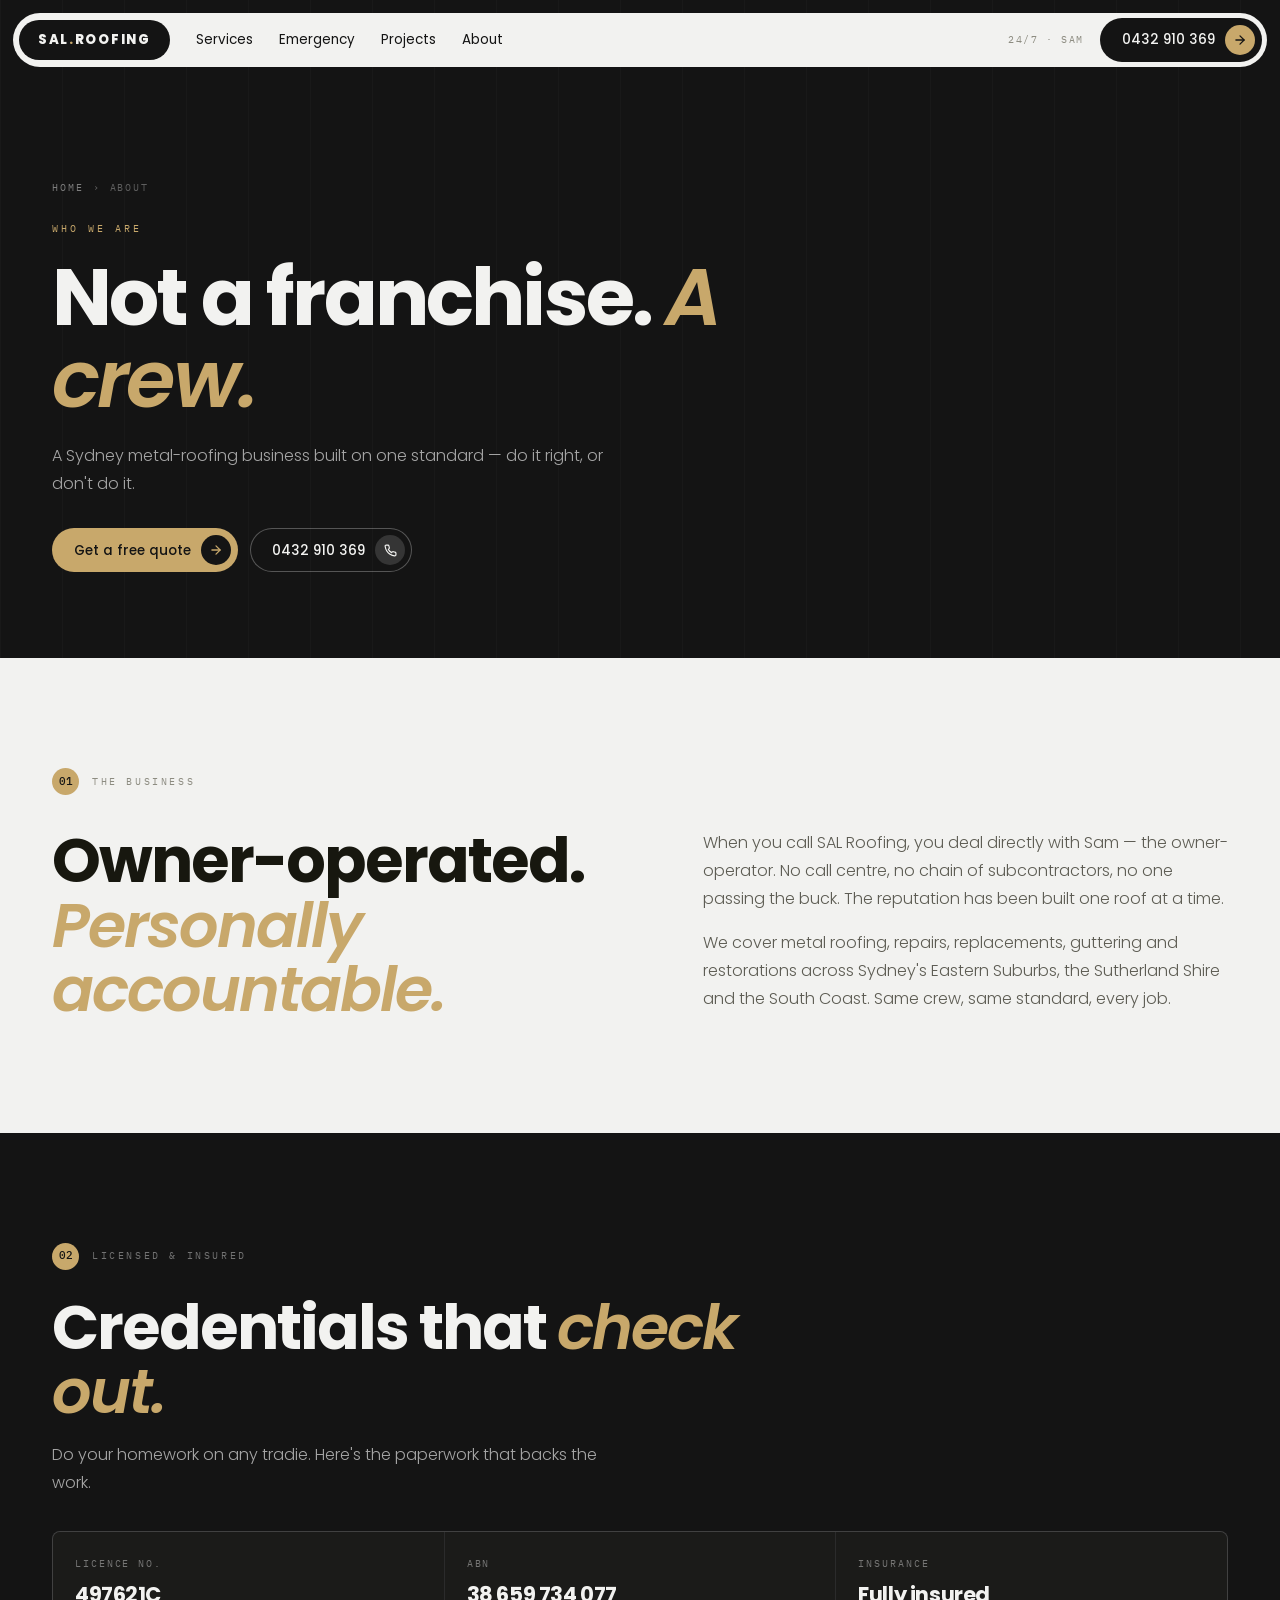
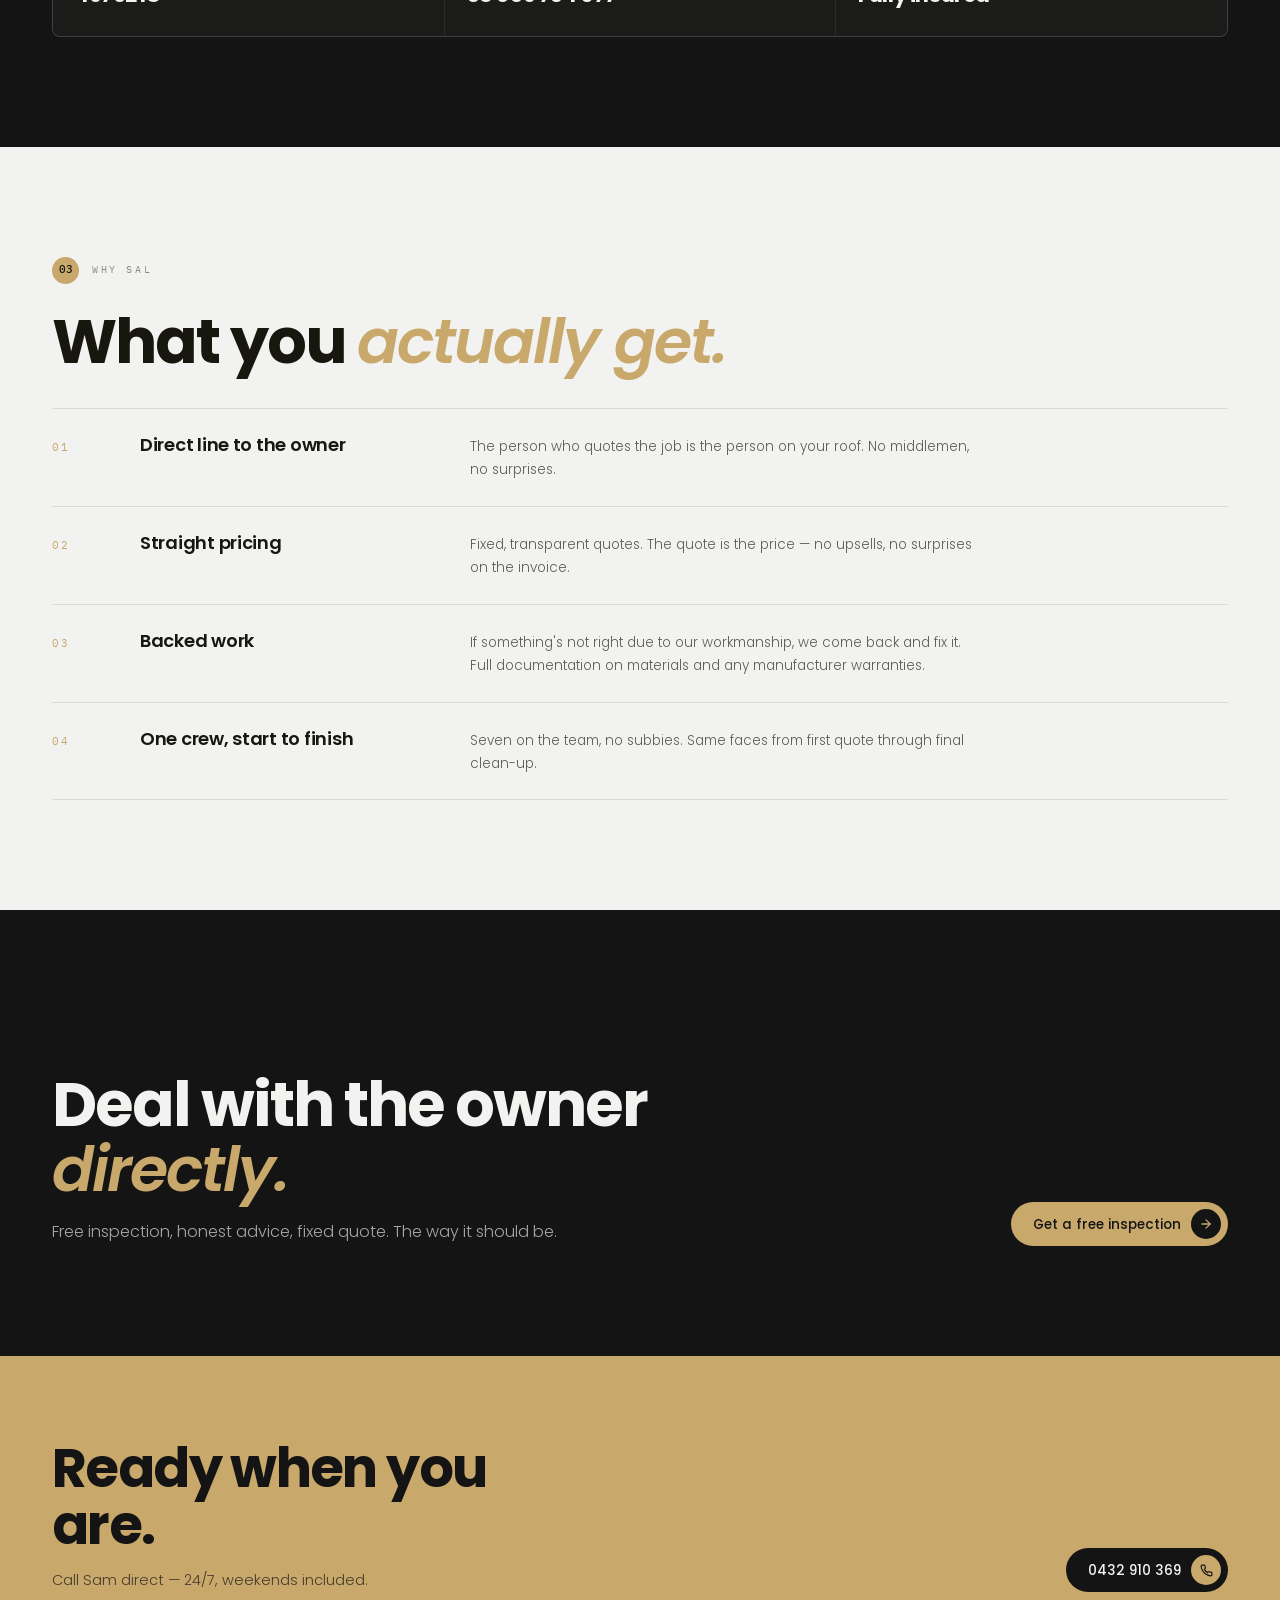
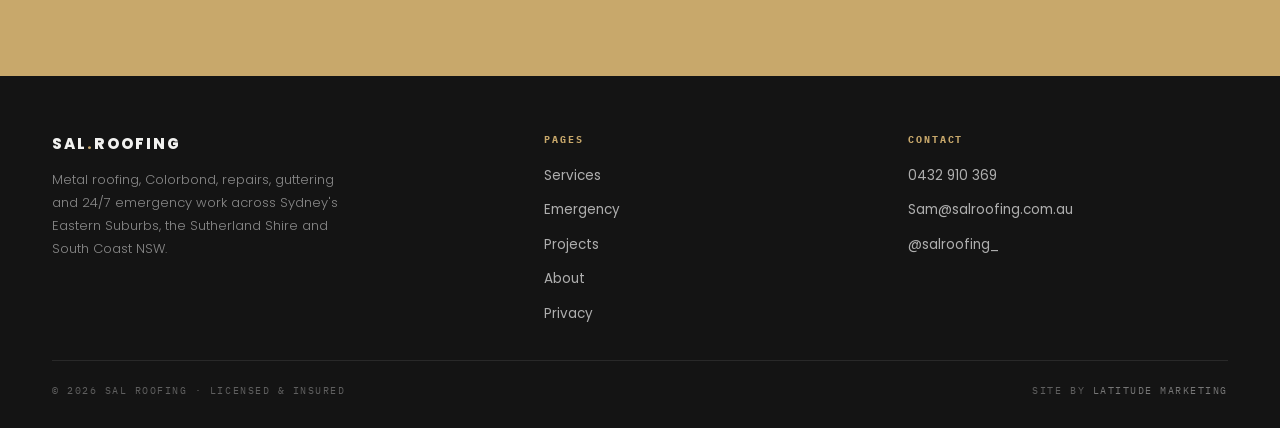
==== about.html @ e1f3be09 "Add Vercel Web Analytics to every page Co-Authored-By: Claude Opus 5.5 <noreply@anthropic.com> Claud" ====
<!DOCTYPE html>
<html lang="en">
<head>
<meta charset="UTF-8">
<meta name="viewport" content="width=device-width, initial-scale=1.0">
<title>About SAL Roofing | Owner-Operated Roofers, Sydney</title>
<meta name="description" content="SAL Roofing is an owner-operated metal roofing business serving Sydney's Eastern Suburbs and Sutherland Shire. Licensed 497621C, fully insured. Call 0432 910 369.">
<link rel="canonical" href="https://www.sal-roofing.com.au/about">
<meta name="theme-color" content="#141414">

<meta property="og:type" content="website">
<meta property="og:site_name" content="SAL Roofing">
<meta property="og:locale" content="en_AU">
<meta property="og:url" content="https://www.sal-roofing.com.au/about">
<meta property="og:title" content="About SAL Roofing | Owner-Operated Roofers, Sydney">
<meta property="og:description" content="SAL Roofing is an owner-operated metal roofing business serving Sydney's Eastern Suburbs and Sutherland Shire. Licensed 497621C, fully insured. Call 0432 910 369.">
<meta property="og:image" content="https://raw.githubusercontent.com/lukemcgrath12-source/salroofing-website/main/sal-roofing-share.png">
<meta name="twitter:card" content="summary_large_image">
<meta name="twitter:title" content="About SAL Roofing | Owner-Operated Roofers, Sydney">
<meta name="twitter:description" content="SAL Roofing is an owner-operated metal roofing business serving Sydney's Eastern Suburbs and Sutherland Shire. Licensed 497621C, fully insured. Call 0432 910 369.">
<meta name="twitter:image" content="https://raw.githubusercontent.com/lukemcgrath12-source/salroofing-website/main/sal-roofing-share.png">

<link rel="icon" type="image/svg+xml" href="data:image/svg+xml,%3Csvg xmlns='http://www.w3.org/2000/svg' viewBox='0 0 100 100'%3E%3Crect width='100' height='100' rx='18' fill='%23141414'/%3E%3Ctext x='50' y='67' font-family='Poppins,Arial,sans-serif' font-size='44' font-weight='700' fill='%23C8A86B' text-anchor='middle'%3ESAL%3C/text%3E%3C/svg%3E">

<link rel="preconnect" href="https://fonts.googleapis.com">
<link rel="preconnect" href="https://fonts.gstatic.com" crossorigin>
<link href="https://fonts.googleapis.com/css2?family=Poppins:ital,wght@0,300;0,400;0,500;0,600;0,700;0,800;1,600;1,700&family=IBM+Plex+Mono:wght@400;500&display=swap" rel="stylesheet">
<style>
*{margin:0;padding:0;box-sizing:border-box}
:root{
  --char:#141414;--char-2:#1B1B19;--char-3:#242422;--char-4:#33322E;
  --gold:#C8A86B;--gold-dk:#AB8B4E;--gold-soft:rgba(200,168,107,.16);
  --cream:#F2F2F0;--cream-2:#E9E8E3;--line:#DCDAD2;--white:#fff;
  --text:#17170F;--text-mid:#5D5C53;--text-faint:#8D8C81;
  --mono:'IBM Plex Mono',ui-monospace,monospace;
  --sans:'Poppins',-apple-system,BlinkMacSystemFont,sans-serif;
  --ease:cubic-bezier(.25,.1,.25,1);
  --ease-out:cubic-bezier(.22,1,.36,1);
}
html{scroll-behavior:smooth;-webkit-text-size-adjust:100%}
body{font-family:var(--sans);color:var(--text);line-height:1.6;background:var(--cream);-webkit-font-smoothing:antialiased;overflow-x:hidden}
img,video{display:block;max-width:100%}
a{text-decoration:none;color:inherit}
::selection{background:var(--gold);color:var(--char)}
a:focus-visible,button:focus-visible{outline:2px solid var(--gold);outline-offset:3px;border-radius:2px}
.wrap{max-width:1400px;margin:0 auto}
.px{padding-left:20px;padding-right:20px}
@media(min-width:640px){.px{padding-left:34px;padding-right:34px}}
@media(min-width:1024px){.px{padding-left:52px;padding-right:52px}}

/* ---------- UTILITY TYPE ---------- */
.mono{font-family:var(--mono);font-size:10px;letter-spacing:.26em;text-transform:uppercase}
.eyebrow{font-family:var(--mono);font-size:10px;letter-spacing:.3em;text-transform:uppercase;color:var(--gold)}

/* ---------- SIGNATURE: PITCH RULE ---------- */
/* A gold hairline set at roof pitch (22.5°) — the page's recurring mark */
.pitch{position:relative;height:1px;background:var(--line);overflow:visible}
.pitch::after{content:'';position:absolute;left:0;top:0;width:74px;height:1px;background:var(--gold);transform-origin:left center;transform:rotate(-22.5deg)}
.pitch-dark{background:rgba(255,255,255,.09)}
.pitch-dark::after{background:var(--gold)}

/* ---------- HOLD SCREEN ---------- */
.hold{position:fixed;inset:0;background:var(--char);z-index:9999;display:flex;align-items:center;justify-content:center;transition:transform .8s cubic-bezier(.76,0,.24,1),visibility .8s}
.hold.exit{transform:translateY(-101%);visibility:hidden;pointer-events:none}
.hold-stack{display:flex;flex-direction:column;align-items:center;gap:22px}
.hold-mask{overflow:hidden;padding:4px 0}
.hold-word{display:block;font-weight:800;font-size:24px;letter-spacing:.14em;color:var(--cream);transform:translateY(115%);animation:hRise .8s var(--ease-out) .15s forwards}
.hold-word em{font-style:normal;color:var(--gold)}
.hold-track{width:190px;height:1px;background:rgba(255,255,255,.13);position:relative;overflow:hidden}
.hold-fill{position:absolute;inset:0 auto 0 0;width:0;background:var(--gold);animation:hFill .85s var(--ease-out) .5s forwards}
.hold-status{font-family:var(--mono);font-size:9px;letter-spacing:.5em;text-transform:uppercase;color:rgba(255,255,255,.3);opacity:0;animation:hFade .8s ease .65s forwards}
@keyframes hRise{to{transform:translateY(0)}}
@keyframes hFill{to{width:100%}}
@keyframes hFade{to{opacity:1}}

/* ---------- ROLL BUTTON ---------- */
.btn{display:inline-flex;align-items:center;gap:10px;border:none;cursor:pointer;border-radius:999px;padding:7px 7px 7px 22px;font-family:var(--sans);font-size:13.5px;font-weight:500;transition:background .45s var(--ease),color .45s var(--ease)}
.btn .roll{display:block;overflow:hidden;height:20px}
.btn .roll i{display:flex;flex-direction:column;font-style:normal;transition:transform .5s var(--ease)}
.btn .roll b{height:20px;display:flex;align-items:center;font-weight:500;white-space:nowrap}
.btn:hover .roll i{transform:translateY(-50%)}
.btn .circ{width:30px;height:30px;border-radius:999px;display:flex;align-items:center;justify-content:center;flex-shrink:0;transition:transform .5s var(--ease)}
.btn:hover .circ{transform:rotate(-45deg)}
.btn-gold{background:var(--gold);color:var(--char)}
.btn-gold:hover{background:var(--gold-dk)}
.btn-gold .circ{background:var(--char)}
.btn-gold .circ svg{stroke:var(--gold)}
.btn-dark{background:var(--char);color:var(--cream)}
.btn-dark:hover{background:var(--char-3)}
.btn-dark .circ{background:var(--gold)}
.btn-dark .circ svg{stroke:var(--char)}
.btn-ghost{background:transparent;color:var(--cream);box-shadow:inset 0 0 0 1px rgba(255,255,255,.28)}
.btn-ghost:hover{background:rgba(255,255,255,.08)}
.btn-ghost .circ{background:rgba(255,255,255,.14)}
.btn-ghost .circ svg{stroke:var(--cream)}

/* ---------- NAV ---------- */
.navwrap{position:fixed;top:0;left:0;right:0;z-index:120;padding:9px;transition:transform .45s var(--ease)}
.navwrap.hide{transform:translateY(-120%)}
@media(min-width:640px){.navwrap{padding:13px}}
.navbar{max-width:1400px;margin:0 auto;background:var(--cream);border-radius:999px;padding:5px 5px 5px 6px;display:flex;align-items:center;justify-content:space-between;transition:box-shadow .35s}
.navwrap.scrolled .navbar{box-shadow:0 6px 30px rgba(20,20,20,.16)}
.nav-left{display:flex;align-items:center;gap:26px}
.nav-chip{background:var(--char);border-radius:999px;padding:10px 19px;display:flex;align-items:center}
.nav-word{font-weight:800;font-size:13px;letter-spacing:.13em;color:var(--cream);white-space:nowrap}
.nav-word em{font-style:normal;color:var(--gold)}
.nav-links{display:none;align-items:center;gap:26px}
@media(min-width:900px){.nav-links{display:flex}}
.nav-links a{font-size:13.5px;color:var(--char);transition:color .3s;position:relative}
.nav-links a::after{content:'';position:absolute;left:0;bottom:-4px;width:0;height:1px;background:var(--gold);transition:width .35s var(--ease)}
.nav-links a:hover::after{width:100%}
.nav-right{display:none;align-items:center;gap:16px}
@media(min-width:900px){.nav-right{display:flex}}
.nav-note{font-family:var(--mono);font-size:10px;letter-spacing:.16em;text-transform:uppercase;color:var(--text-faint)}
.menu-btn{display:inline-flex;align-items:center;gap:9px;background:var(--char);color:var(--cream);border:none;border-radius:999px;padding:11px 18px;font-family:var(--sans);font-size:12.5px;font-weight:500;cursor:pointer}
@media(min-width:900px){.menu-btn{display:none}}
.menu-btn span{display:block;width:14px;height:1px;background:var(--gold);position:relative}
.menu-btn span::before,.menu-btn span::after{content:'';position:absolute;left:0;width:14px;height:1px;background:var(--gold)}
.menu-btn span::before{top:-4px}.menu-btn span::after{top:4px}

/* ---------- MOBILE SHEET ---------- */
.sheet-layer{position:fixed;inset:0;z-index:200;pointer-events:none}
.sheet-layer.open{pointer-events:auto}
.sheet-bd{position:absolute;inset:0;background:rgba(0,0,0,.62);opacity:0;transition:opacity .45s}
.sheet-layer.open .sheet-bd{opacity:1}
.sheet{position:absolute;top:0;right:0;bottom:0;width:min(88vw,380px);background:var(--char);transform:translateX(101%);transition:transform .55s cubic-bezier(.32,.72,0,1);display:flex;flex-direction:column;padding:26px 24px 30px}
.sheet-layer.open .sheet{transform:translateX(0)}
.sheet-top{display:flex;justify-content:space-between;align-items:center;margin-bottom:38px}
.sheet-close{background:none;border:none;color:var(--cream);font-size:26px;cursor:pointer;line-height:1;padding:4px 8px}
.sheet-nav{display:flex;flex-direction:column;gap:2px;flex:1}
.sheet-nav a{font-size:27px;font-weight:600;color:var(--cream);padding:13px 0;border-bottom:1px solid rgba(255,255,255,.08);display:flex;justify-content:space-between;align-items:center}
.sheet-nav a i{font-style:normal;font-family:var(--mono);font-size:10px;color:var(--gold);letter-spacing:.2em}
.sheet-foot{margin-top:26px;display:flex;flex-direction:column;gap:12px}
.sheet-foot .btn{justify-content:space-between;width:100%}

/* ---------- HERO ---------- */
.hero{position:relative;min-height:100svh;display:flex;flex-direction:column;justify-content:flex-end;overflow:hidden;background:var(--char)}
.hero-video{position:absolute;inset:0;width:100%;height:100%;object-fit:cover;z-index:0}
.hero-shade{position:absolute;inset:0;z-index:1;background:linear-gradient(180deg,rgba(20,20,20,.72) 0%,rgba(20,20,20,.32) 34%,rgba(20,20,20,.55) 68%,rgba(20,20,20,.95) 100%)}
/* standing-seam ribbing — the material, as texture */
.hero-seam{position:absolute;inset:0;z-index:2;pointer-events:none;opacity:.5;
  background:repeating-linear-gradient(90deg,rgba(255,255,255,.045) 0 1px,transparent 1px 62px)}
.hero-inner{position:relative;z-index:3;width:100%;padding-bottom:54px;padding-top:130px}
.hero-label{font-family:var(--mono);font-size:10px;letter-spacing:.34em;text-transform:uppercase;color:var(--gold);margin-bottom:24px;opacity:0;animation:up .9s var(--ease-out) .1s forwards}
.hero h1{font-size:clamp(42px,8.4vw,104px);font-weight:700;line-height:.98;letter-spacing:-.035em;color:var(--cream);max-width:16ch;margin-bottom:30px}
.hero h1 .ln{display:block;overflow:hidden}
.hero h1 .ln>span{display:block;transform:translateY(110%);animation:lnUp .95s var(--ease-out) forwards}
.hero h1 .ln:nth-child(1)>span{animation-delay:.16s}
.hero h1 .ln:nth-child(2)>span{animation-delay:.26s}
.hero h1 .ln:nth-child(3)>span{animation-delay:.36s}
.hero h1 em{font-style:italic;font-weight:600;color:var(--gold)}
.hero-cta{display:flex;flex-wrap:wrap;align-items:center;gap:13px;opacity:0;animation:up .9s var(--ease-out) .52s forwards}
.hero-badge{display:inline-flex;align-items:center;gap:9px;background:rgba(255,255,255,.08);backdrop-filter:blur(8px);border:1px solid rgba(255,255,255,.14);border-radius:999px;padding:9px 15px}
.hero-badge b{font-size:12px;font-weight:500;color:var(--cream)}
.hero-badge i{font-style:normal;font-family:var(--mono);font-size:9px;letter-spacing:.18em;color:var(--char);background:var(--gold);border-radius:999px;padding:3px 8px}
@keyframes up{from{opacity:0;transform:translateY(16px)}to{opacity:1;transform:translateY(0)}}
@keyframes lnUp{to{transform:translateY(0)}}

/* ---------- LEDGER ---------- */
.ledger{background:var(--char-2);border-top:1px solid rgba(255,255,255,.07)}
.ledger-in{display:grid;grid-template-columns:repeat(2,1fr);gap:1px;background:rgba(255,255,255,.07)}
@media(min-width:860px){.ledger-in{grid-template-columns:repeat(4,1fr)}}
.lcell{background:var(--char-2);padding:26px 22px 24px;display:flex;flex-direction:column;gap:7px}
@media(min-width:640px){.lcell{padding:32px 30px 30px}}
.lnum{font-size:34px;font-weight:700;letter-spacing:-.03em;color:var(--gold);line-height:1}
.llab{font-family:var(--mono);font-size:9.5px;letter-spacing:.18em;text-transform:uppercase;color:rgba(255,255,255,.42);line-height:1.6}

/* ---------- SECTION SHELL ---------- */
.sec{padding:78px 0}
@media(min-width:768px){.sec{padding:110px 0}}
.sec-dark{background:var(--char);color:var(--cream)}
.sec-cream2{background:var(--cream-2)}
.badge-row{display:flex;align-items:center;gap:13px;margin-bottom:26px}
.badge-num{width:27px;height:27px;border-radius:999px;background:var(--gold);color:var(--char);font-family:var(--mono);font-size:11px;font-weight:500;display:flex;align-items:center;justify-content:center;flex-shrink:0}
.badge-lab{font-family:var(--mono);font-size:10px;letter-spacing:.26em;text-transform:uppercase;color:var(--text-faint)}
.sec-dark .badge-lab{color:rgba(255,255,255,.4)}
h2.big{font-size:clamp(32px,5.6vw,62px);font-weight:700;line-height:1.04;letter-spacing:-.032em;max-width:17ch}
h2.big em{font-style:italic;font-weight:600;color:var(--gold)}
.lead{font-size:16px;line-height:1.75;color:var(--text-mid);max-width:58ch;font-weight:300}
.sec-dark .lead{color:rgba(255,255,255,.62)}

/* ---------- ABOUT ---------- */
.about-grid{display:grid;gap:44px;margin-top:34px}
@media(min-width:960px){.about-grid{grid-template-columns:1.05fr .95fr;gap:70px;align-items:start}}
.pillars{display:flex;flex-direction:column;margin-top:34px}
.pillar{padding:22px 0;border-top:1px solid var(--line);display:grid;grid-template-columns:auto 1fr;gap:16px;align-items:start}
.pillar:last-child{border-bottom:1px solid var(--line)}
.pillar-k{font-family:var(--mono);font-size:10px;color:var(--gold);letter-spacing:.2em;padding-top:4px}
.pillar h4{font-size:16px;font-weight:600;margin-bottom:4px}
.pillar p{font-size:13.5px;color:var(--text-mid);font-weight:300;line-height:1.65}

/* ---------- SERVICES ---------- */
.svc{display:flex;flex-direction:column;margin-top:38px;border-top:1px solid rgba(255,255,255,.1)}
.svc-row{display:grid;grid-template-columns:auto 1fr;gap:18px;padding:26px 0;border-bottom:1px solid rgba(255,255,255,.1);align-items:start;transition:background .4s}
@media(min-width:900px){.svc-row{grid-template-columns:64px 1.1fr 1.4fr 190px;gap:26px;align-items:center;padding:30px 0}}
.svc-row:hover{background:rgba(255,255,255,.025)}
.svc-n{font-family:var(--mono);font-size:11px;color:var(--gold);letter-spacing:.2em;padding-top:4px}
@media(min-width:900px){.svc-n{padding-top:0}}
.svc-t{font-size:22px;font-weight:600;letter-spacing:-.02em;color:var(--cream);line-height:1.2}
@media(min-width:900px){.svc-t{font-size:25px}}
.svc-d{font-size:13.5px;color:rgba(255,255,255,.56);font-weight:300;line-height:1.7;grid-column:1/-1}
@media(min-width:900px){.svc-d{grid-column:auto}}
.svc-img{grid-column:1/-1;margin-top:6px;border-radius:6px;overflow:hidden;aspect-ratio:16/9}
@media(min-width:900px){.svc-img{grid-column:auto;margin-top:0;aspect-ratio:16/10}}
.svc-img img{width:100%;height:100%;object-fit:cover;transition:transform .8s var(--ease)}
.svc-row:hover .svc-img img{transform:scale(1.05)}

/* ---------- CREW ---------- */
.crew{display:grid;grid-template-columns:repeat(2,1fr);gap:14px;margin-top:38px}
@media(min-width:700px){.crew{grid-template-columns:repeat(3,1fr);gap:18px}}
@media(min-width:1080px){.crew{grid-template-columns:repeat(4,1fr)}}
.mate{background:var(--white);border:1px solid var(--line);border-radius:8px;overflow:hidden;display:flex;flex-direction:column}
.mate-img{aspect-ratio:4/5;overflow:hidden;background:var(--cream-2)}
.mate-img img{width:100%;height:100%;object-fit:cover;transition:transform .7s var(--ease)}
.mate:hover .mate-img img{transform:scale(1.04)}
.mate-b{padding:15px 15px 17px}
.mate-r{font-family:var(--mono);font-size:9px;letter-spacing:.2em;text-transform:uppercase;color:var(--gold);margin-bottom:5px}
.mate-n{font-size:15px;font-weight:600;letter-spacing:-.01em}

/* ---------- REVIEWS ---------- */
.rev{display:grid;gap:14px;margin-top:38px}
@media(min-width:760px){.rev{grid-template-columns:repeat(2,1fr);gap:18px}}
@media(min-width:1100px){.rev{grid-template-columns:repeat(3,1fr)}}
.quote{background:var(--white);border:1px solid var(--line);border-radius:8px;padding:26px 24px;display:flex;flex-direction:column;gap:16px}
.quote-mk{font-family:var(--mono);font-size:10px;letter-spacing:.2em;color:var(--gold)}
.quote p{font-size:14px;line-height:1.75;color:var(--text-mid);font-weight:300;flex:1}
.quote cite{font-style:normal;font-size:12px;font-weight:600;color:var(--text)}
.quote cite span{display:block;font-weight:300;color:var(--text-faint);font-size:11.5px;margin-top:2px}

/* ---------- FAQ ---------- */
.faq{margin-top:34px;border-top:1px solid var(--line)}
.fq{border-bottom:1px solid var(--line)}
.fq-q{width:100%;background:none;border:none;text-align:left;cursor:pointer;padding:22px 44px 22px 0;font-family:var(--sans);font-size:16px;font-weight:500;color:var(--text);position:relative;line-height:1.45}
.fq-q::after{content:'';position:absolute;right:6px;top:50%;width:11px;height:1px;background:var(--gold);transform:translateY(-50%)}
.fq-q::before{content:'';position:absolute;right:11px;top:50%;width:1px;height:11px;background:var(--gold);transform:translateY(-50%);transition:transform .35s var(--ease)}
.fq.open .fq-q::before{transform:translateY(-50%) rotate(90deg)}
.fq-a{max-height:0;overflow:hidden;transition:max-height .45s var(--ease)}
.fq-a p{font-size:14px;line-height:1.75;color:var(--text-mid);font-weight:300;padding-bottom:24px;max-width:64ch}
.fq-a a{color:var(--gold);font-weight:500}

/* ---------- CONTACT / FORM ---------- */
.contact-grid{display:grid;gap:44px;margin-top:36px}
@media(min-width:1000px){.contact-grid{grid-template-columns:.85fr 1.15fr;gap:64px;align-items:start}}
.cinfo{display:flex;flex-direction:column;gap:0}
.crow{padding:20px 0;border-top:1px solid rgba(255,255,255,.11)}
.crow:last-child{border-bottom:1px solid rgba(255,255,255,.11)}
.crow-k{font-family:var(--mono);font-size:9.5px;letter-spacing:.2em;text-transform:uppercase;color:rgba(255,255,255,.4);margin-bottom:7px}
.crow-v{font-size:19px;font-weight:600;color:var(--cream);letter-spacing:-.01em}
.crow-v a:hover{color:var(--gold)}
.crow-s{font-size:13px;color:rgba(255,255,255,.5);font-weight:300;margin-top:5px;line-height:1.6}
.form-card{background:var(--cream);border-radius:10px;padding:28px 24px 30px}
@media(min-width:640px){.form-card{padding:34px 32px 36px}}
.form-head{margin-bottom:22px}
.form-head h3{font-size:22px;font-weight:700;letter-spacing:-.02em;margin-bottom:6px}
.form-head p{font-size:13.5px;color:var(--text-mid);font-weight:300;line-height:1.65}
.fgrid{display:grid;gap:14px}
@media(min-width:600px){.fgrid.two{grid-template-columns:1fr 1fr}}
.field{display:flex;flex-direction:column;gap:6px}
.field label{font-family:var(--mono);font-size:9.5px;letter-spacing:.18em;text-transform:uppercase;color:var(--text-faint)}
.field input,.field select,.field textarea{font-family:var(--sans);font-size:14.5px;color:var(--text);background:var(--white);border:1px solid var(--line);border-radius:6px;padding:12px 14px;transition:border-color .3s,box-shadow .3s;width:100%}
.field textarea{resize:vertical;min-height:104px;line-height:1.6}
.field input:focus,.field select:focus,.field textarea:focus{outline:none;border-color:var(--gold);box-shadow:0 0 0 3px var(--gold-soft)}
.form-actions{margin-top:20px;display:flex;flex-wrap:wrap;align-items:center;gap:14px}
.form-note{font-size:11.5px;color:var(--text-faint);font-weight:300}
#formStatus{display:none;padding:13px 15px;border-radius:6px;font-size:13.5px;margin-top:15px;line-height:1.6}

/* ---------- CTA BAND ---------- */
.band{background:var(--gold);padding:64px 0}
@media(min-width:768px){.band{padding:84px 0}}
.band-in{display:flex;flex-direction:column;gap:26px}
@media(min-width:900px){.band-in{flex-direction:row;justify-content:space-between;align-items:flex-end}}
.band h2{font-size:clamp(30px,5vw,54px);font-weight:700;line-height:1.05;letter-spacing:-.03em;color:var(--char);max-width:15ch}
.band h2 em{font-style:italic;font-weight:600;color:var(--white)}
.band p{font-size:14.5px;color:rgba(20,20,20,.72);font-weight:300;max-width:44ch;margin-top:14px;line-height:1.7}

/* ---------- FOOTER ---------- */
.foot{background:var(--char);color:var(--cream);padding:56px 0 30px}
.foot-top{display:grid;gap:34px;padding-bottom:34px}
@media(min-width:800px){.foot-top{grid-template-columns:1.4fr 1fr 1fr;gap:44px}}
.foot-word{font-weight:800;font-size:15px;letter-spacing:.14em;margin-bottom:13px}
.foot-word em{font-style:normal;color:var(--gold)}
.foot p{font-size:13px;color:rgba(255,255,255,.5);font-weight:300;line-height:1.75;max-width:38ch}
.foot h5{font-family:var(--mono);font-size:9.5px;letter-spacing:.2em;text-transform:uppercase;color:var(--gold);margin-bottom:14px}
.foot ul{list-style:none;display:flex;flex-direction:column;gap:9px}
.foot ul a{font-size:13.5px;color:rgba(255,255,255,.66);transition:color .3s}
.foot ul a:hover{color:var(--gold)}
.foot-btm{padding-top:22px;border-top:1px solid rgba(255,255,255,.09);display:flex;flex-wrap:wrap;gap:12px;justify-content:space-between;align-items:center}
.foot-btm span{font-family:var(--mono);font-size:9.5px;letter-spacing:.16em;text-transform:uppercase;color:rgba(255,255,255,.32)}
.foot-btm a{color:rgba(255,255,255,.42)}
.foot-btm a:hover{color:var(--gold)}

/* ---------- MOBILE CALL BAR ---------- */
.callbar{position:fixed;left:0;right:0;bottom:0;z-index:110;background:var(--char);border-top:1px solid rgba(255,255,255,.1);padding:9px 14px;display:flex;gap:9px;transform:translateY(102%);transition:transform .45s var(--ease)}
.callbar.show{transform:translateY(0)}
@media(min-width:900px){.callbar{display:none}}
.callbar a{flex:1;display:flex;align-items:center;justify-content:center;gap:7px;border-radius:999px;padding:12px;font-size:13px;font-weight:600}
.cb-call{background:var(--gold);color:var(--char)}
.cb-quote{background:rgba(255,255,255,.1);color:var(--cream)}
@media(max-width:899px){body{padding-bottom:0}}

/* ---------- REVEAL ---------- */
.rv{opacity:0;transform:translateY(22px);transition:opacity .85s var(--ease-out),transform .85s var(--ease-out)}
.rv.in{opacity:1;transform:none}
@media(prefers-reduced-motion:reduce){
  *,*::before,*::after{animation-duration:.01ms!important;animation-iteration-count:1!important;transition-duration:.01ms!important;scroll-behavior:auto!important}
  .rv{opacity:1;transform:none}
  .hero h1 .ln>span{transform:none}
  .hero-label,.hero-cta{opacity:1}
}
/* ============================================================
   INNER PAGE COMPONENTS
   ============================================================ */

/* ---------- PAGE HEADER (inner pages) ---------- */
.phead{position:relative;background:var(--char);color:var(--cream);padding:150px 0 66px;overflow:hidden}
@media(min-width:768px){.phead{padding:180px 0 86px}}
.phead-seam{position:absolute;inset:0;pointer-events:none;opacity:.55;
  background:repeating-linear-gradient(90deg,rgba(255,255,255,.04) 0 1px,transparent 1px 62px)}
.phead-in{position:relative;z-index:2}
.phead .eyebrow{margin-bottom:20px;display:block}
.phead h1{font-size:clamp(38px,7vw,80px);font-weight:700;line-height:1.02;letter-spacing:-.035em;max-width:15ch}
.phead h1 em{font-style:italic;font-weight:600;color:var(--gold)}
.phead .lead{margin-top:22px;color:rgba(255,255,255,.62)}
.phead-cta{margin-top:30px;display:flex;flex-wrap:wrap;gap:12px;align-items:center}
.crumb{font-family:var(--mono);font-size:9.5px;letter-spacing:.2em;text-transform:uppercase;color:rgba(255,255,255,.32);margin-bottom:26px;display:flex;gap:9px;align-items:center}
.crumb a{color:rgba(255,255,255,.45)}
.crumb a:hover{color:var(--gold)}

/* ---------- SERVICE DETAIL BLOCKS ---------- */
.sblocks{display:flex;flex-direction:column;gap:0;margin-top:38px}
.sblock{display:grid;gap:22px;padding:38px 0;border-top:1px solid var(--line)}
.sblock:last-child{border-bottom:1px solid var(--line)}
@media(min-width:900px){
  .sblock{grid-template-columns:58px 1fr 1fr;gap:34px;align-items:start;padding:46px 0}
  .sblock.flip .sb-media{order:-1}
}
.sb-n{font-family:var(--mono);font-size:11px;letter-spacing:.2em;color:var(--gold)}
.sb-body h3{font-size:26px;font-weight:600;letter-spacing:-.025em;line-height:1.15;margin-bottom:12px}
@media(min-width:768px){.sb-body h3{font-size:30px}}
.sb-body p{font-size:14.5px;line-height:1.75;color:var(--text-mid);font-weight:300;max-width:52ch}
.sb-list{list-style:none;margin-top:18px;display:flex;flex-direction:column;gap:9px}
.sb-list li{font-size:13.5px;color:var(--text-mid);font-weight:300;padding-left:20px;position:relative;line-height:1.55}
.sb-list li::before{content:'';position:absolute;left:0;top:9px;width:9px;height:1px;background:var(--gold)}
.sb-media{border-radius:8px;overflow:hidden;background:var(--cream-2);aspect-ratio:4/3;display:flex;align-items:center;justify-content:center}
.sb-media img{width:100%;height:100%;object-fit:cover}
.sb-ph{font-family:var(--mono);font-size:10px;letter-spacing:.2em;text-transform:uppercase;color:var(--text-faint);text-align:center;padding:20px}

/* ---------- CREDENTIALS STRIP ---------- */
.creds{display:grid;grid-template-columns:repeat(2,1fr);gap:1px;background:var(--line);border:1px solid var(--line);border-radius:8px;overflow:hidden;margin-top:34px}
@media(min-width:760px){.creds{grid-template-columns:repeat(3,1fr)}}
.cred{background:var(--white);padding:24px 22px;display:flex;flex-direction:column;gap:7px}
.cred-k{font-family:var(--mono);font-size:9.5px;letter-spacing:.2em;text-transform:uppercase;color:var(--text-faint)}
.cred-v{font-size:21px;font-weight:700;letter-spacing:-.02em;color:var(--text)}
.sec-dark .creds{background:rgba(255,255,255,.1);border-color:rgba(255,255,255,.1)}
.sec-dark .cred{background:var(--char-2)}
.sec-dark .cred-k{color:rgba(255,255,255,.4)}
.sec-dark .cred-v{color:var(--cream)}

/* ---------- NUMBERED VALUE ROWS ---------- */
.vrows{margin-top:34px;border-top:1px solid var(--line)}
.vrow{display:grid;grid-template-columns:auto 1fr;gap:16px;padding:24px 0;border-bottom:1px solid var(--line);align-items:start}
@media(min-width:840px){.vrow{grid-template-columns:58px 300px 1fr;gap:30px;align-items:baseline}}
.vrow-n{font-family:var(--mono);font-size:11px;letter-spacing:.2em;color:var(--gold)}
.vrow h4{font-size:18px;font-weight:600;letter-spacing:-.015em;line-height:1.3}
.vrow p{font-size:13.5px;color:var(--text-mid);font-weight:300;line-height:1.7;grid-column:1/-1;max-width:56ch}
@media(min-width:840px){.vrow p{grid-column:auto}}
.sec-dark .vrows,.sec-dark .vrow{border-color:rgba(255,255,255,.1)}
.sec-dark .vrow h4{color:var(--cream)}
.sec-dark .vrow p{color:rgba(255,255,255,.56)}

/* ---------- PROCESS TRACK ---------- */
.track{display:grid;gap:1px;background:var(--line);border:1px solid var(--line);border-radius:8px;overflow:hidden;margin-top:34px}
@media(min-width:640px){.track{grid-template-columns:repeat(2,1fr)}}
@media(min-width:1040px){.track{grid-template-columns:repeat(5,1fr)}}
.tstep{background:var(--white);padding:26px 22px;display:flex;flex-direction:column;gap:9px;position:relative}
.tstep-n{width:26px;height:26px;border-radius:999px;background:var(--char);color:var(--gold);font-family:var(--mono);font-size:10px;display:flex;align-items:center;justify-content:center}
.tstep h4{font-size:15px;font-weight:600;letter-spacing:-.01em}
.tstep p{font-size:12.5px;color:var(--text-mid);font-weight:300;line-height:1.65}
.sec-dark .track{background:rgba(255,255,255,.1);border-color:rgba(255,255,255,.1)}
.sec-dark .tstep{background:var(--char-2)}
.sec-dark .tstep h4{color:var(--cream)}
.sec-dark .tstep p{color:rgba(255,255,255,.5)}
.sec-dark .tstep-n{background:var(--gold);color:var(--char)}

/* ---------- URGENCY CARDS (emergency) ---------- */
.ucards{display:grid;gap:14px;margin-top:34px}
@media(min-width:800px){.ucards{grid-template-columns:repeat(3,1fr);gap:18px}}
.ucard{background:var(--char-2);border:1px solid rgba(255,255,255,.1);border-radius:8px;padding:28px 24px;display:flex;flex-direction:column;gap:11px}
.ucard-n{font-family:var(--mono);font-size:10px;letter-spacing:.22em;color:var(--gold)}
.ucard h4{font-size:19px;font-weight:600;color:var(--cream);letter-spacing:-.015em}
.ucard p{font-size:13.5px;color:rgba(255,255,255,.56);font-weight:300;line-height:1.7}

/* ---------- PROJECT GRID ---------- */
.pgrid{display:grid;gap:16px;margin-top:38px}
@media(min-width:720px){.pgrid{grid-template-columns:repeat(2,1fr);gap:20px}}
.pcard{background:var(--white);border:1px solid var(--line);border-radius:8px;overflow:hidden;display:flex;flex-direction:column}
.pcard-img{aspect-ratio:16/10;background:var(--cream-2);overflow:hidden;display:flex;align-items:center;justify-content:center}
.pcard-img img{width:100%;height:100%;object-fit:cover;transition:transform .8s var(--ease)}
.pcard:hover .pcard-img img{transform:scale(1.04)}
.pcard-b{padding:22px 22px 24px;display:flex;flex-direction:column;gap:8px}
.pcard-k{font-family:var(--mono);font-size:9.5px;letter-spacing:.2em;text-transform:uppercase;color:var(--gold)}
.pcard h3{font-size:19px;font-weight:600;letter-spacing:-.018em}
.pcard p{font-size:13.5px;color:var(--text-mid);font-weight:300;line-height:1.7}

/* ---------- PROSE (privacy) ---------- */
.prose{max-width:70ch;margin-top:30px}
.prose h2{font-size:22px;font-weight:600;letter-spacing:-.02em;margin:34px 0 12px}
.prose h2:first-child{margin-top:0}
.prose p{font-size:14.5px;line-height:1.8;color:var(--text-mid);font-weight:300;margin-bottom:14px}
.prose ul{margin:0 0 16px 0;padding-left:0;list-style:none}
.prose li{font-size:14.5px;line-height:1.8;color:var(--text-mid);font-weight:300;padding-left:20px;position:relative;margin-bottom:7px}
.prose li::before{content:'';position:absolute;left:0;top:13px;width:9px;height:1px;background:var(--gold)}
.prose a{color:var(--gold);font-weight:500}
.prose-meta{font-family:var(--mono);font-size:10px;letter-spacing:.2em;text-transform:uppercase;color:var(--text-faint);padding-bottom:22px;border-bottom:1px solid var(--line);margin-bottom:30px}

</style>

<!-- Google Analytics 4 -->
<script async src="https://www.googletagmanager.com/gtag/js?id=G-PE9WTGV2H5"></script>
<script>
    window.dataLayer = window.dataLayer || [];
    function gtag(){dataLayer.push(arguments);}
    gtag('js', new Date());
    gtag('config', 'G-PE9WTGV2H5');
</script>

</head>
<body>

<div class="hold" id="hold" aria-hidden="true">
  <div class="hold-stack">
    <div class="hold-mask"><span class="hold-word">SAL<em>.</em>ROOFING</span></div>
    <div class="hold-track"><div class="hold-fill"></div></div>
    <div class="hold-status">Sydney &middot; Metal Roofing</div>
  </div>
</div>

<div class="navwrap" id="navwrap">
  <nav class="navbar">
    <div class="nav-left">
      <a href="/" class="nav-chip"><span class="nav-word">SAL<em>.</em>ROOFING</span></a>
      <div class="nav-links"><a href="/services">Services</a><a href="/emergency">Emergency</a><a href="/projects">Projects</a><a href="/about" class="active">About</a></div>
    </div>
    <div class="nav-right">
      <span class="nav-note">24/7 &middot; Sam</span>
      <a href="tel:0432910369" class="btn btn-dark">
        <span class="roll"><i><b>0432 910 369</b><b>0432 910 369</b></i></span>
        <span class="circ"><svg width="14" height="14" viewBox="0 0 24 24" fill="none" stroke-width="2.2" stroke-linecap="round" stroke-linejoin="round"><line x1="5" y1="12" x2="19" y2="12"/><polyline points="12 5 19 12 12 19"/></svg></span>
      </a>
    </div>
    <button class="menu-btn" id="menuBtn" aria-label="Open menu">Menu <span></span></button>
  </nav>
</div>

<div class="sheet-layer" id="sheetLayer">
  <div class="sheet-bd" id="sheetBd"></div>
  <aside class="sheet" role="dialog" aria-label="Menu">
    <div class="sheet-top">
      <span class="nav-word" style="color:var(--cream)">SAL<em style="color:var(--gold);font-style:normal">.</em>ROOFING</span>
      <button class="sheet-close" id="sheetClose" aria-label="Close menu">&times;</button>
    </div>
    <nav class="sheet-nav"><a href="/services">Services <i>01</i></a><a href="/emergency">Emergency <i>02</i></a><a href="/projects">Projects <i>03</i></a><a href="/about">About <i>04</i></a><a href="/#quote">Get a quote <i>05</i></a></nav>
    <div class="sheet-foot"><a href="tel:0432910369" class="btn btn-gold">
        <span class="roll"><i><b>Call Sam &mdash; 0432 910 369</b><b>Call Sam &mdash; 0432 910 369</b></i></span>
        <span class="circ"><svg width="14" height="14" viewBox="0 0 24 24" fill="none" stroke-width="2.2" stroke-linecap="round" stroke-linejoin="round"><line x1="5" y1="12" x2="19" y2="12"/><polyline points="12 5 19 12 12 19"/></svg></span>
      </a></div>
  </aside>
</div>

<header class="phead">
  <div class="phead-seam"></div>
  <div class="phead-in wrap px">
    <div class="crumb"><a href="/">Home</a> &rsaquo; <span>About</span></div>
    <span class="eyebrow">Who we are</span>
    <h1>Not a franchise. <em>A crew.</em></h1>
    <p class="lead">A Sydney metal-roofing business built on one standard &mdash; do it right, or don't do it.</p>
    <div class="phead-cta">
      <a href="/#quote" class="btn btn-gold">
        <span class="roll"><i><b>Get a free quote</b><b>Get a free quote</b></i></span>
        <span class="circ"><svg width="14" height="14" viewBox="0 0 24 24" fill="none" stroke-width="2.2" stroke-linecap="round" stroke-linejoin="round"><line x1="5" y1="12" x2="19" y2="12"/><polyline points="12 5 19 12 12 19"/></svg></span>
      </a>
      <a href="tel:0432910369" class="btn btn-ghost">
        <span class="roll"><i><b>0432 910 369</b><b>0432 910 369</b></i></span>
        <span class="circ"><svg width="13" height="13" viewBox="0 0 24 24" fill="none" stroke-width="2.2" stroke-linecap="round" stroke-linejoin="round"><path d="M22 16.92v3a2 2 0 0 1-2.18 2 19.79 19.79 0 0 1-8.63-3.07 19.5 19.5 0 0 1-6-6 19.79 19.79 0 0 1-3.07-8.67A2 2 0 0 1 4.11 2h3a2 2 0 0 1 2 1.72c.127.96.361 1.903.7 2.81a2 2 0 0 1-.45 2.11L8.09 9.91a16 16 0 0 0 6 6l1.27-1.27a2 2 0 0 1 2.11-.45c.907.339 1.85.573 2.81.7A2 2 0 0 1 22 16.92z"/></svg></span>
      </a>
    </div>
  </div>
</header>

<section class="sec">
  <div class="wrap px">
    <div class="badge-row rv"><span class="badge-num">01</span><span class="badge-lab">The business</span></div>
    <div class="about-grid">
      <div class="rv"><h2 class="big">Owner-operated. <em>Personally accountable.</em></h2></div>
      <div class="rv">
        <p class="lead">When you call SAL Roofing, you deal directly with Sam &mdash; the owner-operator. No call centre, no chain of subcontractors, no one passing the buck. The reputation has been built one roof at a time.</p>
        <p class="lead" style="margin-top:16px">We cover metal roofing, repairs, replacements, guttering and restorations across Sydney's Eastern Suburbs, the Sutherland Shire and the South Coast. Same crew, same standard, every job.</p>
      </div>
    </div>
  </div>
</section>

<section class="sec sec-dark">
  <div class="wrap px">
    <div class="badge-row rv"><span class="badge-num">02</span><span class="badge-lab">Licensed &amp; insured</span></div>
    <div class="rv">
      <h2 class="big">Credentials that <em>check out.</em></h2>
      <p class="lead" style="margin-top:16px">Do your homework on any tradie. Here's the paperwork that backs the work.</p>
    </div>
    <div class="creds rv">
      <div class="cred"><span class="cred-k">Licence No.</span><span class="cred-v">497621C</span></div>
      <div class="cred"><span class="cred-k">ABN</span><span class="cred-v">38 659 734 077</span></div>
      <div class="cred"><span class="cred-k">Insurance</span><span class="cred-v">Fully insured</span></div>
    </div>
  </div>
</section>

<section class="sec">
  <div class="wrap px">
    <div class="badge-row rv"><span class="badge-num">03</span><span class="badge-lab">Why SAL</span></div>
    <div class="rv"><h2 class="big">What you <em>actually get.</em></h2></div>
    <div class="vrows">
      <div class="vrow rv"><span class="vrow-n">01</span><h4>Direct line to the owner</h4>
        <p>The person who quotes the job is the person on your roof. No middlemen, no surprises.</p></div>
      <div class="vrow rv"><span class="vrow-n">02</span><h4>Straight pricing</h4>
        <p>Fixed, transparent quotes. The quote is the price &mdash; no upsells, no surprises on the invoice.</p></div>
      <div class="vrow rv"><span class="vrow-n">03</span><h4>Backed work</h4>
        <p>If something's not right due to our workmanship, we come back and fix it. Full documentation on materials and any manufacturer warranties.</p></div>
      <div class="vrow rv"><span class="vrow-n">04</span><h4>One crew, start to finish</h4>
        <p>Seven on the team, no subbies. Same faces from first quote through final clean-up.</p></div>
    </div>
  </div>
</section>

<section class="sec sec-dark">
  <div class="wrap px">
    <div class="badge-row rv"><span class="badge-num">04</span><span class="badge-lab">Let's talk</span></div>
    <div class="rv" style="display:flex;flex-wrap:wrap;gap:26px;justify-content:space-between;align-items:flex-end">
      <div>
        <h2 class="big">Deal with the owner <em>directly.</em></h2>
        <p class="lead" style="margin-top:16px">Free inspection, honest advice, fixed quote. The way it should be.</p>
      </div>
      <a href="/#quote" class="btn btn-gold">
        <span class="roll"><i><b>Get a free inspection</b><b>Get a free inspection</b></i></span>
        <span class="circ"><svg width="14" height="14" viewBox="0 0 24 24" fill="none" stroke-width="2.2" stroke-linecap="round" stroke-linejoin="round"><line x1="5" y1="12" x2="19" y2="12"/><polyline points="12 5 19 12 12 19"/></svg></span>
      </a>
    </div>
  </div>
</section>

<section class="band">
  <div class="wrap px band-in">
    <div class="rv">
      <h2>Ready when you are.</h2>
      <p>Call Sam direct &mdash; 24/7, weekends included.</p>
    </div>
    <div class="rv"><a href="tel:0432910369" class="btn btn-dark">
        <span class="roll"><i><b>0432 910 369</b><b>0432 910 369</b></i></span>
        <span class="circ"><svg width="13" height="13" viewBox="0 0 24 24" fill="none" stroke-width="2.2" stroke-linecap="round" stroke-linejoin="round"><path d="M22 16.92v3a2 2 0 0 1-2.18 2 19.79 19.79 0 0 1-8.63-3.07 19.5 19.5 0 0 1-6-6 19.79 19.79 0 0 1-3.07-8.67A2 2 0 0 1 4.11 2h3a2 2 0 0 1 2 1.72c.127.96.361 1.903.7 2.81a2 2 0 0 1-.45 2.11L8.09 9.91a16 16 0 0 0 6 6l1.27-1.27a2 2 0 0 1 2.11-.45c.907.339 1.85.573 2.81.7A2 2 0 0 1 22 16.92z"/></svg></span>
      </a></div>
  </div>
</section>

<footer class="foot">
  <div class="wrap px">
    <div class="foot-top">
      <div>
        <div class="foot-word">SAL<em>.</em>ROOFING</div>
        <p>Metal roofing, Colorbond, repairs, guttering and 24/7 emergency work across Sydney's Eastern Suburbs, the Sutherland Shire and South Coast NSW.</p>
      </div>
      <div>
        <h5>Pages</h5>
        <ul>
          <li><a href="/services">Services</a></li>
          <li><a href="/emergency">Emergency</a></li>
          <li><a href="/projects">Projects</a></li>
          <li><a href="/about">About</a></li>
          <li><a href="/privacy">Privacy</a></li>
        </ul>
      </div>
      <div>
        <h5>Contact</h5>
        <ul>
          <li><a href="tel:0432910369">0432 910 369</a></li>
          <li><a href="mailto:Sam@salroofing.com.au">Sam@salroofing.com.au</a></li>
          <li><a href="https://www.instagram.com/salroofing_/" target="_blank" rel="noopener">@salroofing_</a></li>
        </ul>
      </div>
    </div>
    <div class="foot-btm">
      <span>&copy; <span id="yr">2026</span> SAL Roofing &middot; Licensed &amp; insured</span>
      <span>Site by <a href="https://www.latitudemarketing.au/" target="_blank" rel="noopener">Latitude Marketing</a></span>
    </div>
  </div>
</footer>

<div class="callbar" id="callbar">
  <a href="tel:0432910369" class="cb-call">Call Sam</a>
  <a href="/#quote" class="cb-quote">Get a quote</a>
</div>

<script>
/* SAL Roofing — site behaviour (shared across all pages) */

/* HOLD SCREEN */
window.addEventListener('load', function () {
  setTimeout(function () {
    var h = document.getElementById('hold');
    if (h) h.classList.add('exit');
  }, 1150);
});

/* NAV: shadow, hide-on-scroll, mobile call bar */
(function () {
  var nav = document.getElementById('navwrap'),
      bar = document.getElementById('callbar'),
      last = 0;
  if (!nav) return;
  window.addEventListener('scroll', function () {
    var y = window.pageYOffset;
    nav.classList.toggle('scrolled', y > 20);
    if (y > last && y > 420) { nav.classList.add('hide'); } else { nav.classList.remove('hide'); }
    if (bar) bar.classList.toggle('show', y > 560);
    last = y;
  }, { passive: true });
})();

/* MOBILE SHEET */
(function () {
  var layer = document.getElementById('sheetLayer'),
      open  = document.getElementById('menuBtn'),
      close = document.getElementById('sheetClose'),
      bd    = document.getElementById('sheetBd');
  if (!layer || !open) return;
  function set(o) {
    layer.classList.toggle('open', o);
    document.body.style.overflow = o ? 'hidden' : '';
  }
  open.addEventListener('click', function () { set(true); });
  if (close) close.addEventListener('click', function () { set(false); });
  if (bd) bd.addEventListener('click', function () { set(false); });
  layer.querySelectorAll('.sheet-nav a').forEach(function (a) {
    a.addEventListener('click', function () { set(false); });
  });
  document.addEventListener('keydown', function (e) { if (e.key === 'Escape') set(false); });
})();

/* FAQ ACCORDION */
document.querySelectorAll('.fq-q').forEach(function (btn) {
  btn.addEventListener('click', function () {
    var fq = btn.parentElement,
        a = fq.querySelector('.fq-a'),
        isOpen = fq.classList.contains('open');
    document.querySelectorAll('.fq.open').forEach(function (o) {
      o.classList.remove('open');
      o.querySelector('.fq-a').style.maxHeight = null;
      o.querySelector('.fq-q').setAttribute('aria-expanded', 'false');
    });
    if (!isOpen) {
      fq.classList.add('open');
      a.style.maxHeight = a.scrollHeight + 'px';
      btn.setAttribute('aria-expanded', 'true');
    }
  });
});

/* SCROLL REVEAL */
(function () {
  var els = document.querySelectorAll('.rv');
  if (!('IntersectionObserver' in window)) {
    els.forEach(function (e) { e.classList.add('in'); });
    return;
  }
  var io = new IntersectionObserver(function (entries) {
    entries.forEach(function (en, i) {
      if (en.isIntersecting) {
        var el = en.target;
        setTimeout(function () { el.classList.add('in'); }, (i % 4) * 70);
        io.unobserve(el);
      }
    });
  }, { threshold: 0.12, rootMargin: '0px 0px -8% 0px' });
  els.forEach(function (e) { io.observe(e); });
})();

/* FOOTER YEAR */
(function () {
  var y = document.getElementById('yr');
  if (y) y.textContent = new Date().getFullYear();
})();

/* QUOTE FORM — fires GA4 generate_lead on success */
async function handleSubmit(event) {
  event.preventDefault();
  var form = event.target,
      status = document.getElementById('formStatus'),
      btn = form.querySelector('button[type="submit"]'),
      roll = btn ? btn.querySelector('.roll i') : null;
  if (btn) btn.disabled = true;
  if (roll) roll.style.opacity = '.6';
  try {
    var r = await fetch(form.action, {
      method: 'POST',
      body: new FormData(form),
      headers: { 'Accept': 'application/json' }
    });
    if (r.ok) {
      if (typeof gtag === 'function') {
        gtag('event', 'generate_lead', {
          'form_name': 'quote_request',
          'form_destination': form.action
        });
      }
      form.reset();
      status.style.display = 'block';
      status.style.background = 'rgba(200,168,107,.18)';
      status.style.color = 'var(--text)';
      status.textContent = "Thanks — your enquiry's in. Sam will be in touch shortly.";
    } else {
      throw new Error('fail');
    }
  } catch (err) {
    status.style.display = 'block';
    status.style.background = 'rgba(220,53,69,.1)';
    status.style.color = '#b02a37';
    status.innerHTML = 'Something went wrong. Call us on <a href="tel:0432910369" style="color:#b02a37;font-weight:600;">0432 910 369</a>.';
  } finally {
    if (btn) btn.disabled = false;
    if (roll) roll.style.opacity = '1';
  }
}

</script>
  <script>window.va = window.va || function () { (window.vaq = window.vaq || []).push(arguments); };</script>
  <script defer src="/_vercel/insights/script.js"></script>
</body>
</html>
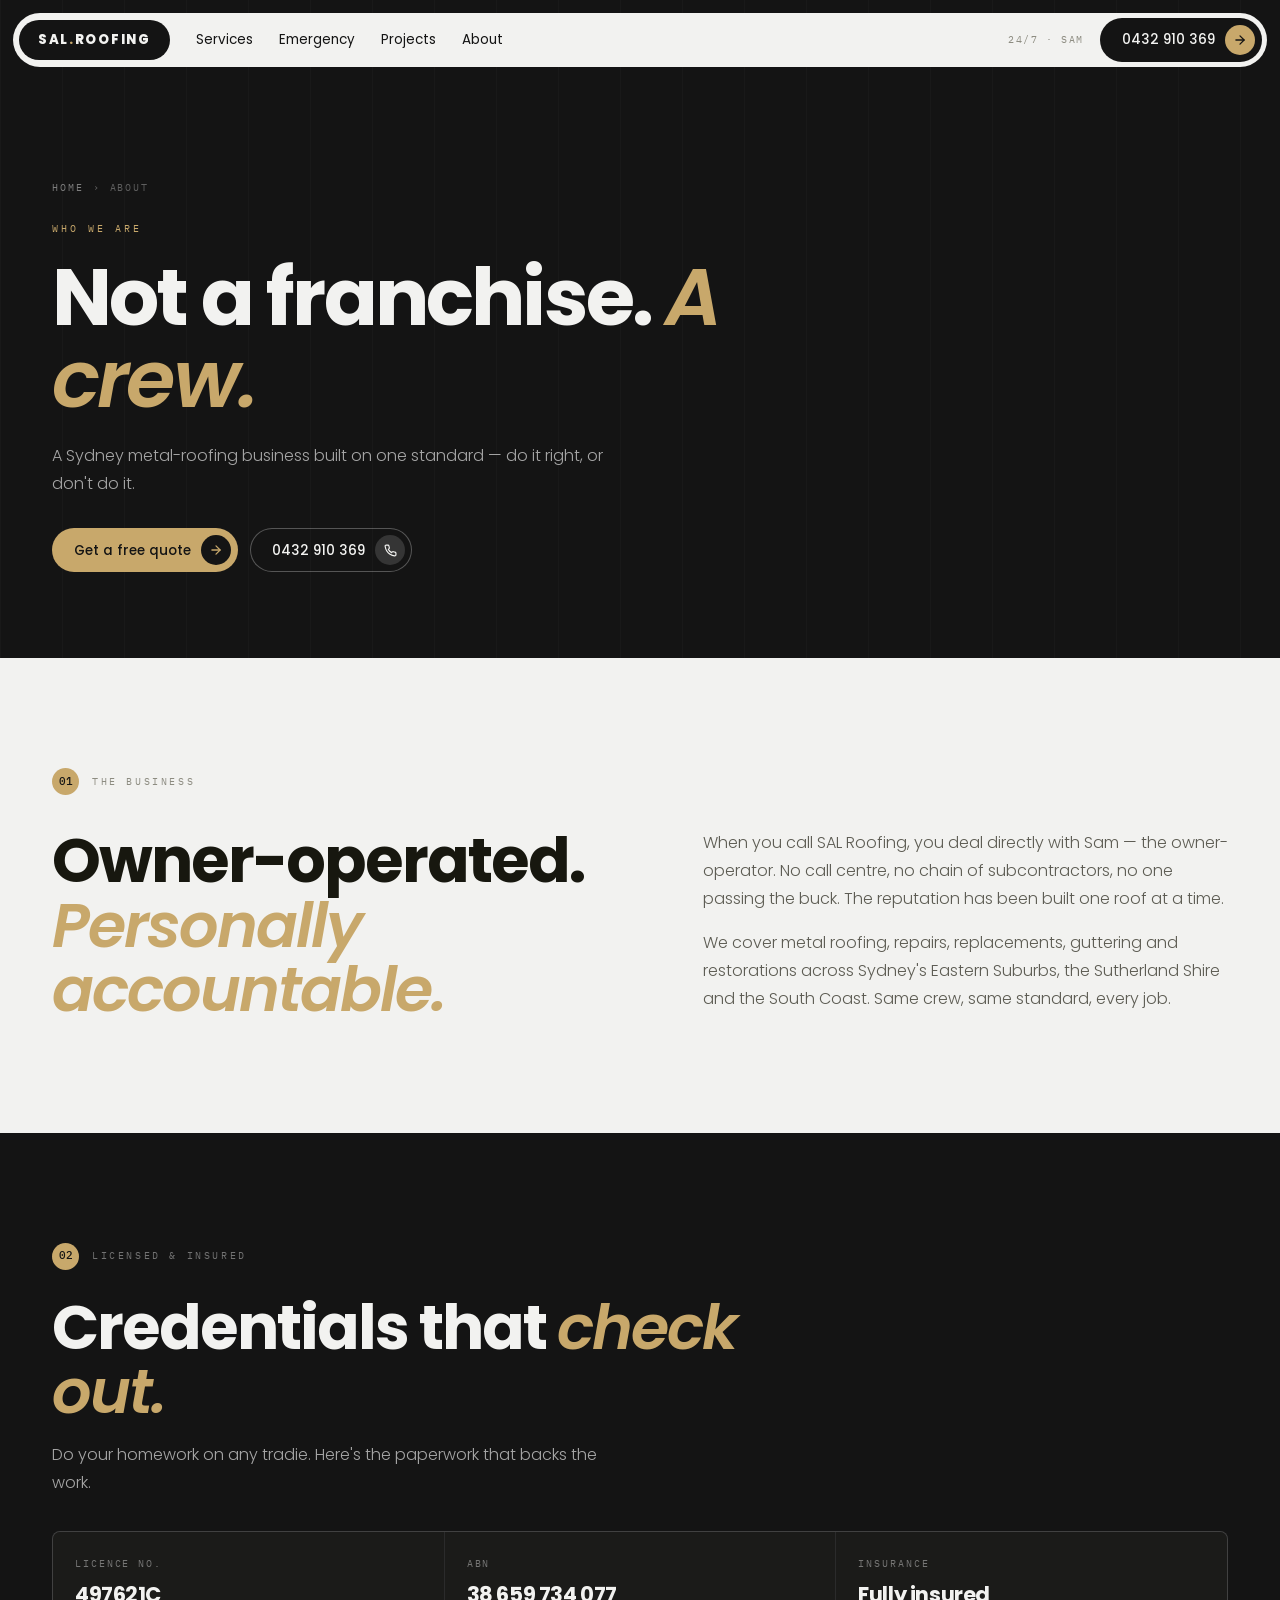
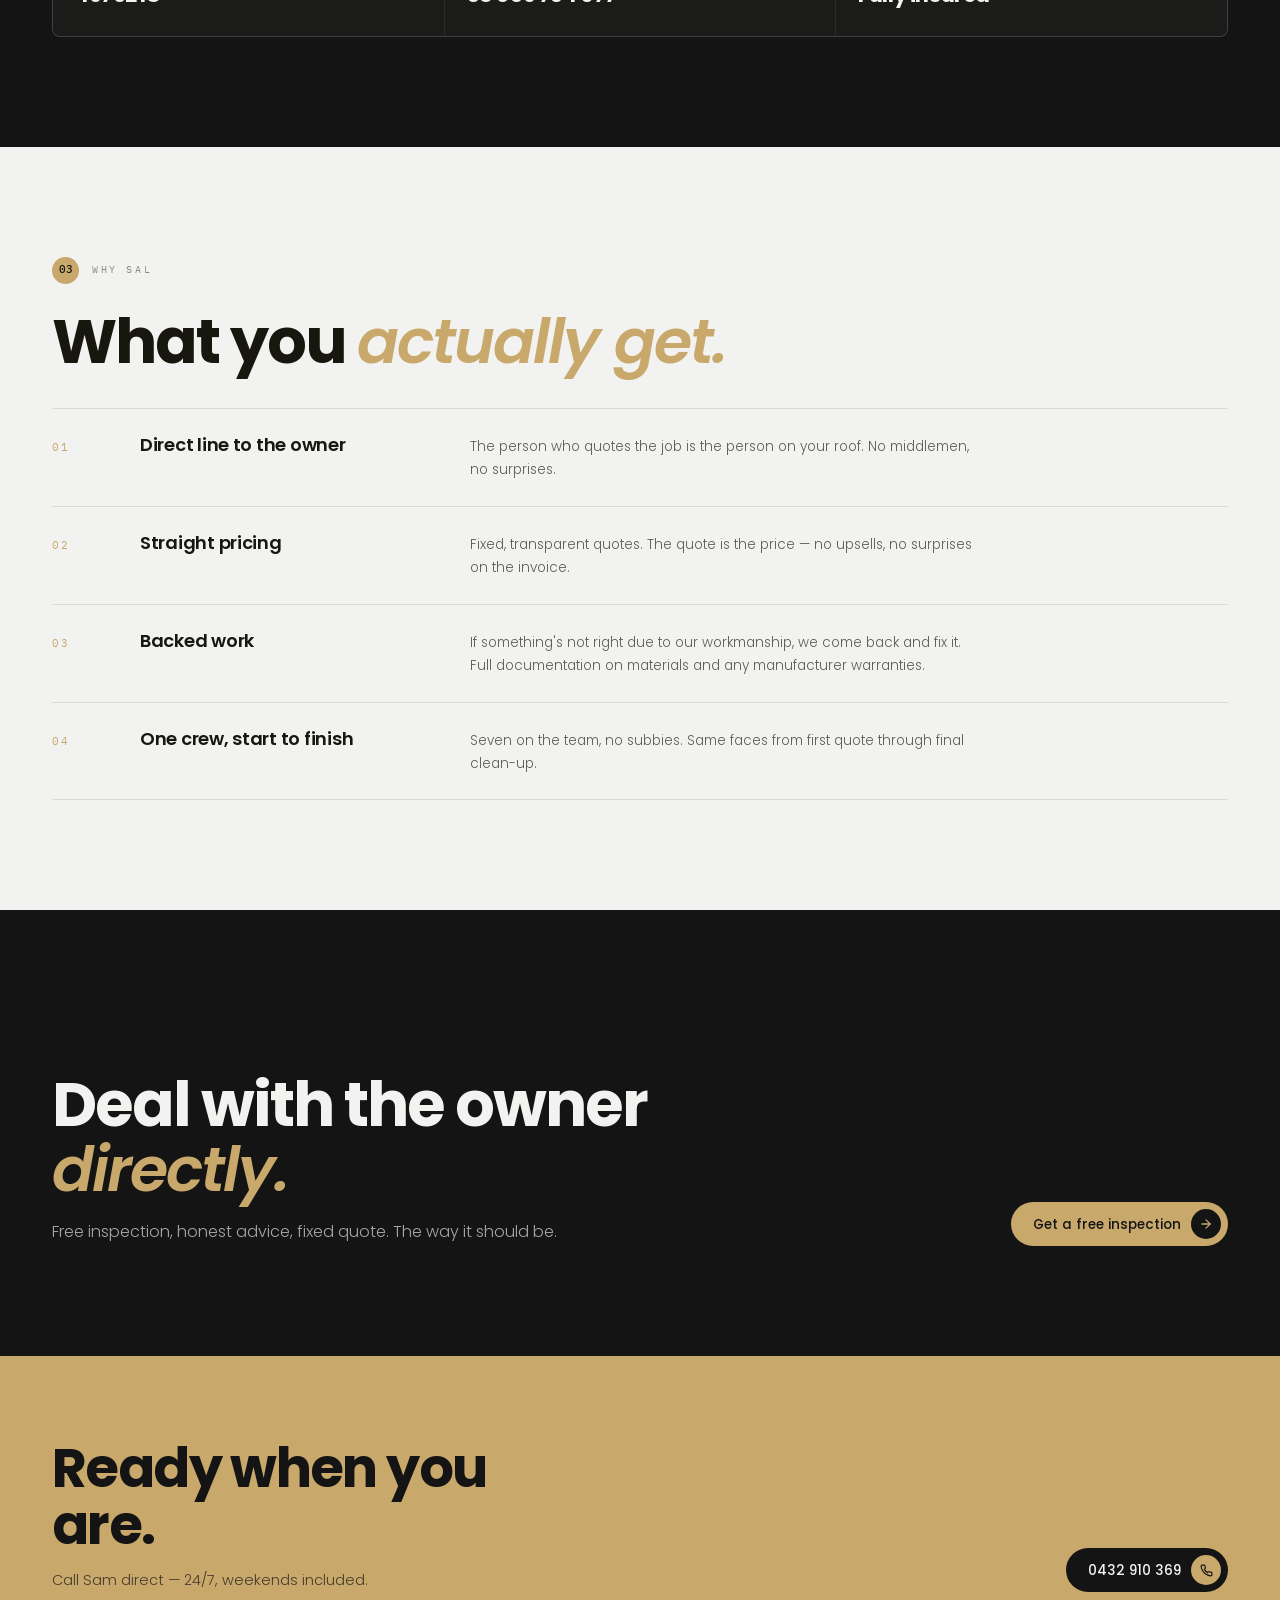
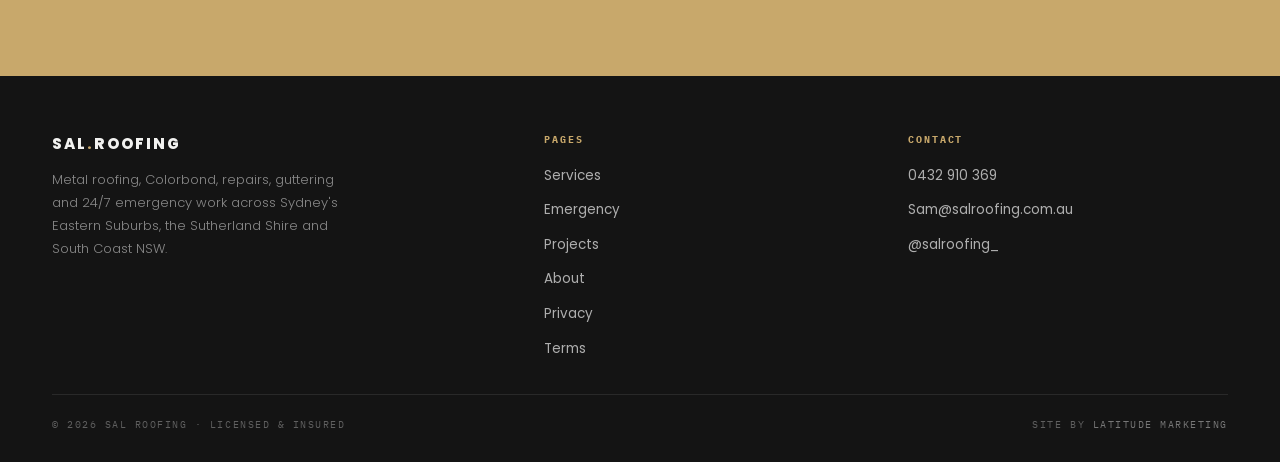
==== commit d2952181: "Add terms page and footer links Co-Authored-By: Claude Opus 5.5 <noreply@anthropic.com> Claude-Sessi" ====
--- a/about.html
+++ b/about.html
@@ -14,11 +14,11 @@
 <meta property="og:url" content="https://www.sal-roofing.com.au/about">
 <meta property="og:title" content="About SAL Roofing | Owner-Operated Roofers, Sydney">
 <meta property="og:description" content="SAL Roofing is an owner-operated metal roofing business serving Sydney's Eastern Suburbs and Sutherland Shire. Licensed 497621C, fully insured. Call 0432 910 369.">
-<meta property="og:image" content="https://raw.githubusercontent.com/lukemcgrath12-source/salroofing-website/main/sal-roofing-share.png">
+<meta property="og:image" content="https://www.sal-roofing.com.au/sal-roofing-share.png">
 <meta name="twitter:card" content="summary_large_image">
 <meta name="twitter:title" content="About SAL Roofing | Owner-Operated Roofers, Sydney">
 <meta name="twitter:description" content="SAL Roofing is an owner-operated metal roofing business serving Sydney's Eastern Suburbs and Sutherland Shire. Licensed 497621C, fully insured. Call 0432 910 369.">
-<meta name="twitter:image" content="https://raw.githubusercontent.com/lukemcgrath12-source/salroofing-website/main/sal-roofing-share.png">
+<meta name="twitter:image" content="https://www.sal-roofing.com.au/sal-roofing-share.png">
 
 <link rel="icon" type="image/svg+xml" href="data:image/svg+xml,%3Csvg xmlns='http://www.w3.org/2000/svg' viewBox='0 0 100 100'%3E%3Crect width='100' height='100' rx='18' fill='%23141414'/%3E%3Ctext x='50' y='67' font-family='Poppins,Arial,sans-serif' font-size='44' font-weight='700' fill='%23C8A86B' text-anchor='middle'%3ESAL%3C/text%3E%3C/svg%3E">
 
@@ -576,6 +576,7 @@
           <li><a href="/projects">Projects</a></li>
           <li><a href="/about">About</a></li>
           <li><a href="/privacy">Privacy</a></li>
+          <li><a href="/terms">Terms</a></li>
         </ul>
       </div>
       <div>
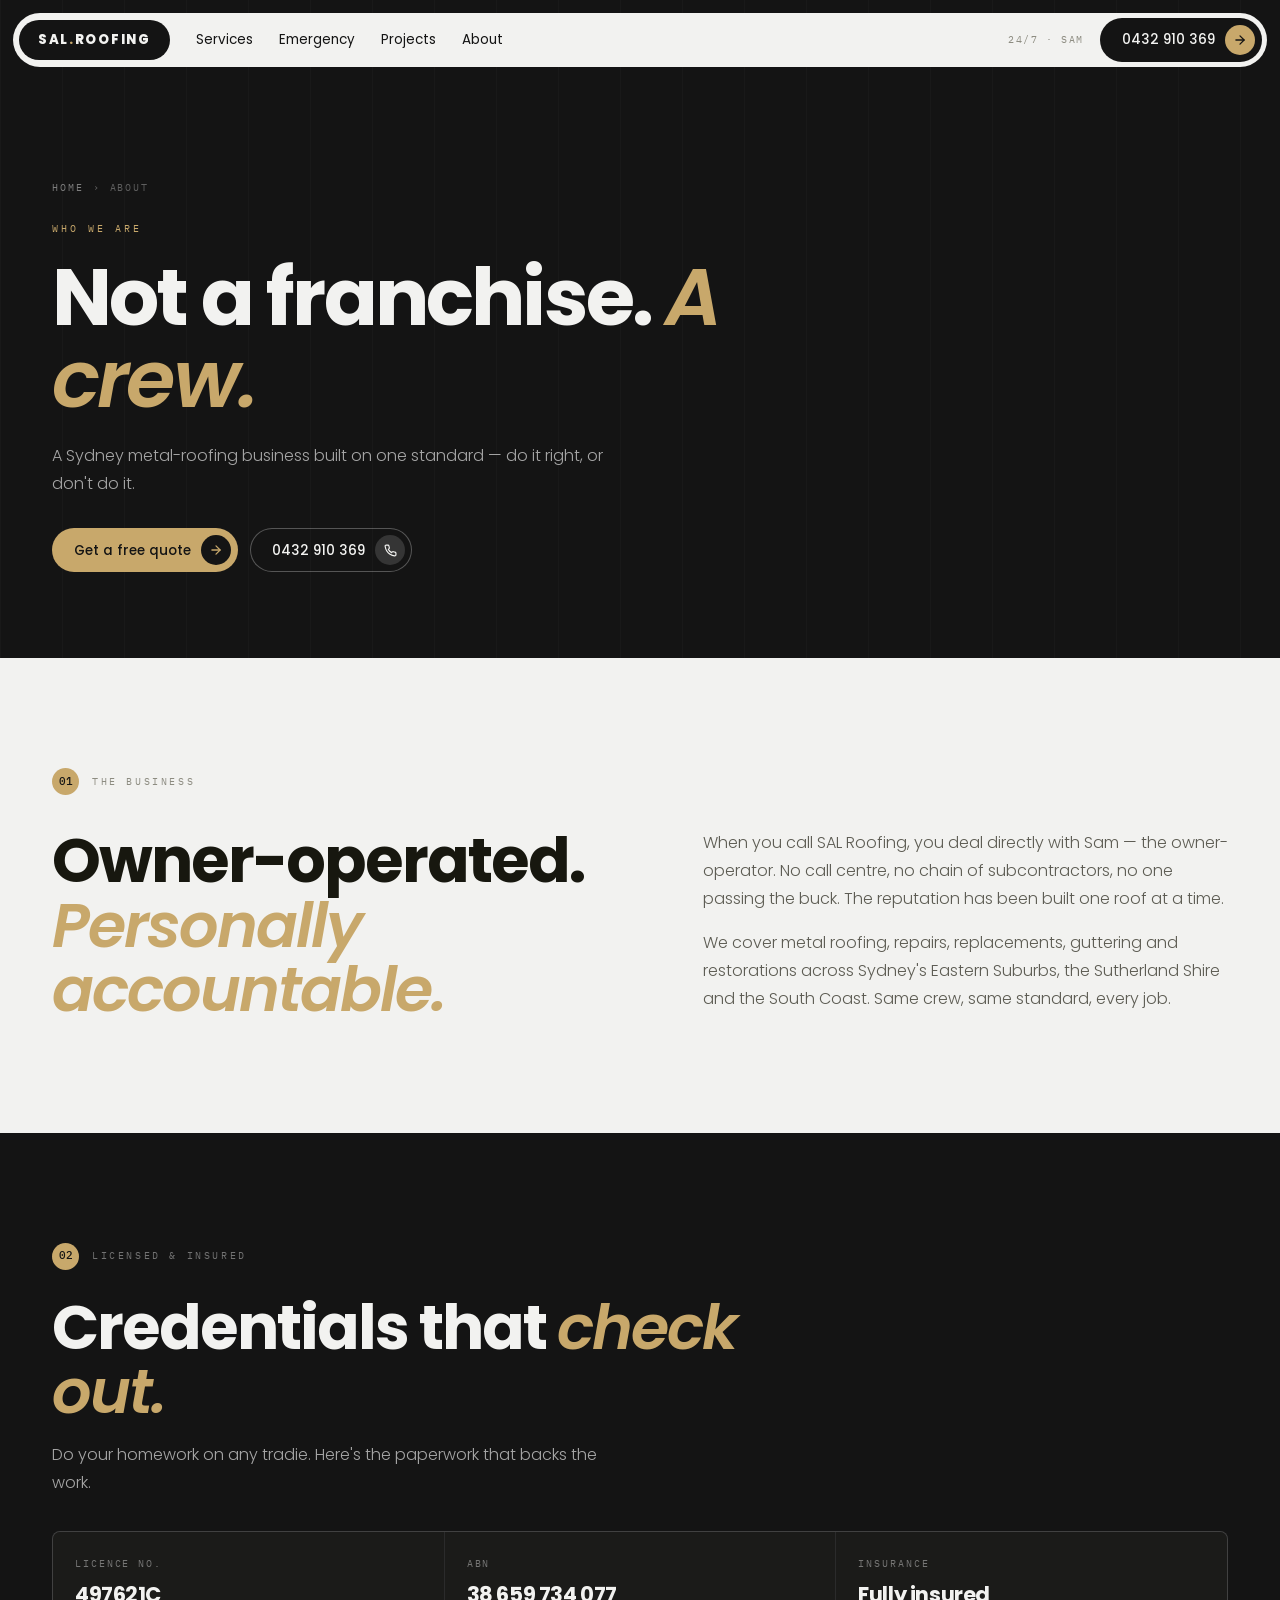
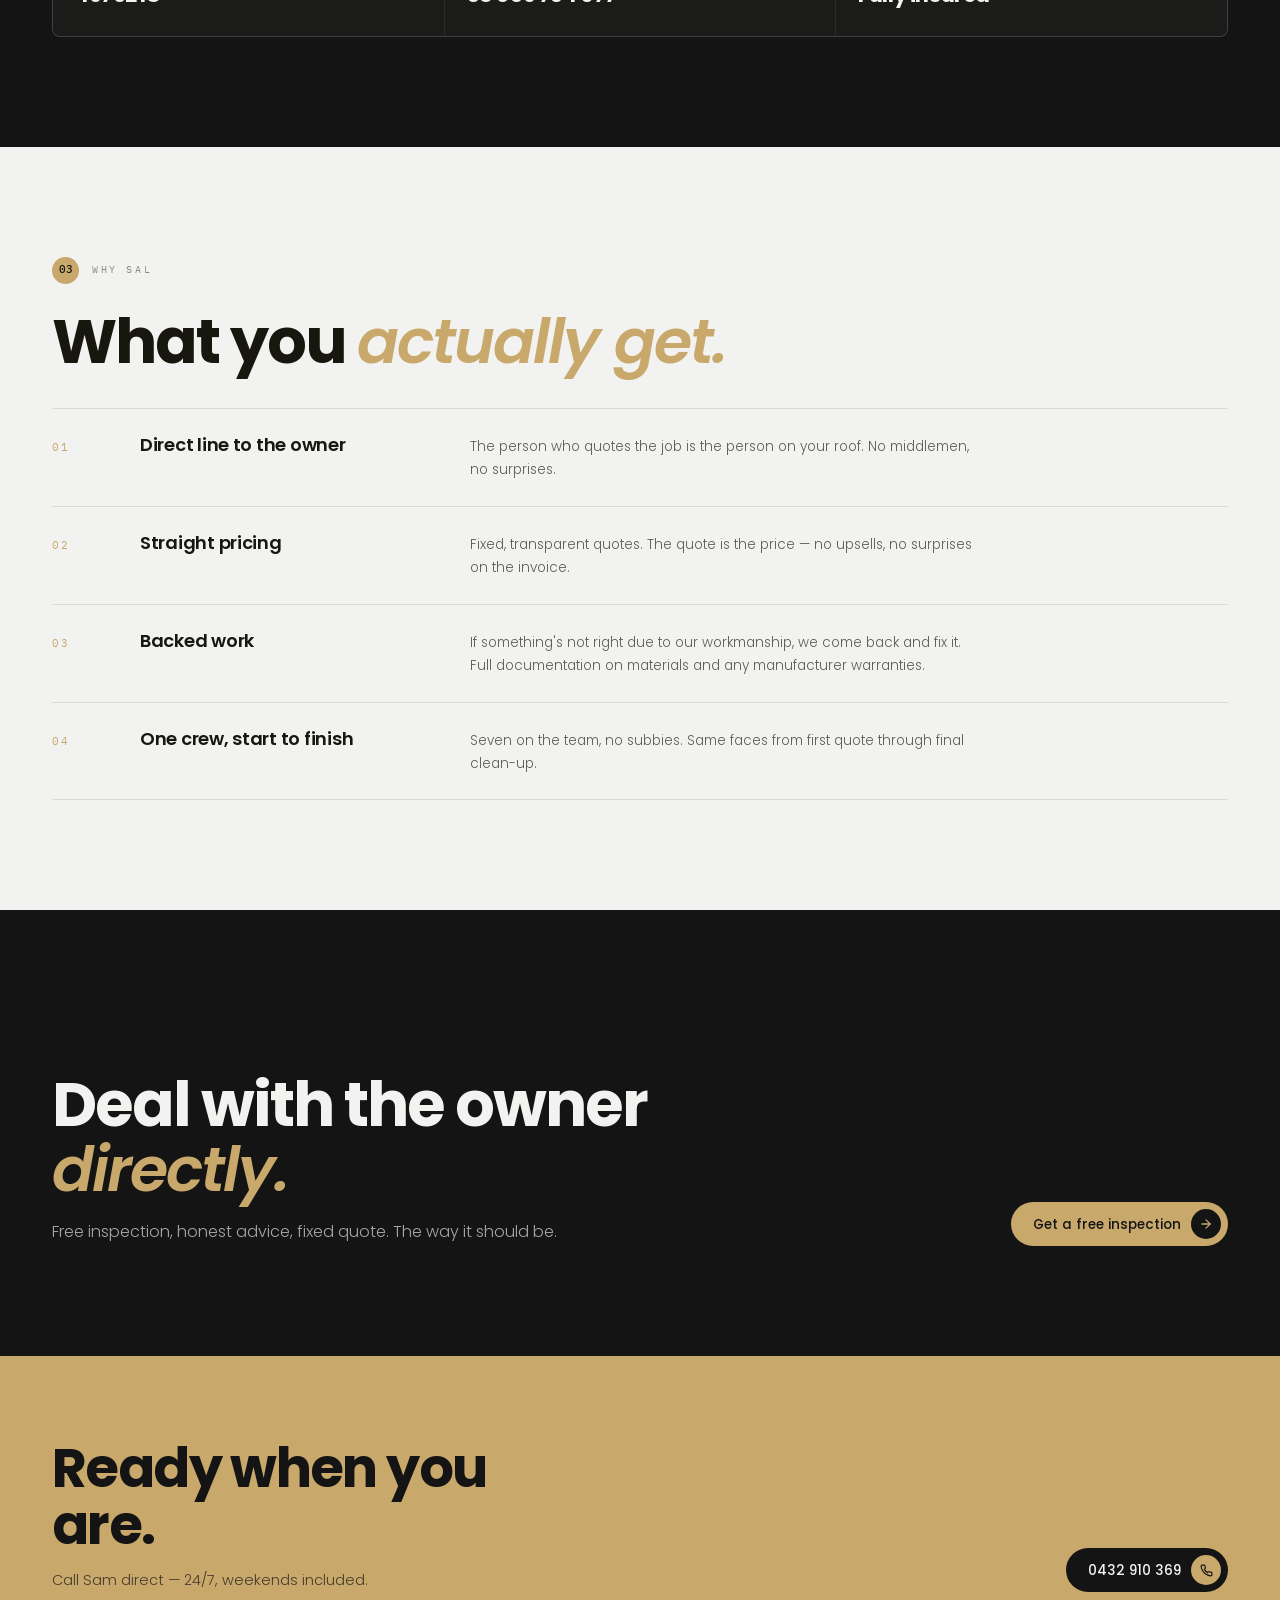
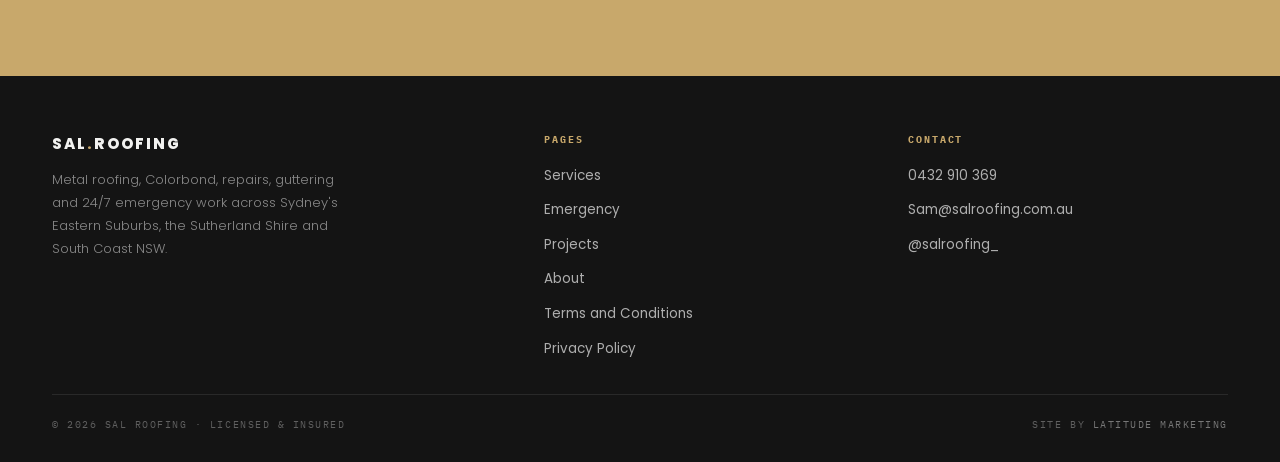
==== commit c318c0da: "Add Terms and Conditions page and legal footer links Co-Authored-By: Claude Opus 5.5 <noreply@anthro" ====
--- a/about.html
+++ b/about.html
@@ -575,8 +575,8 @@
           <li><a href="/emergency">Emergency</a></li>
           <li><a href="/projects">Projects</a></li>
           <li><a href="/about">About</a></li>
-          <li><a href="/privacy">Privacy</a></li>
-          <li><a href="/terms">Terms</a></li>
+          <li><a href="/terms">Terms and Conditions</a></li>
+          <li><a href="/privacy">Privacy Policy</a></li>
         </ul>
       </div>
       <div>
@@ -590,7 +590,7 @@
     </div>
     <div class="foot-btm">
       <span>&copy; <span id="yr">2026</span> SAL Roofing &middot; Licensed &amp; insured</span>
-      <span>Site by <a href="https://www.latitudemarketing.au/" target="_blank" rel="noopener">Latitude Marketing</a></span>
+      <span>Site by <a href="https://www.latitudemarketing.au/?utm_source=sal-roofing&utm_medium=referral&utm_campaign=client_credit" target="_blank" rel="noopener">Latitude Marketing</a></span>
     </div>
   </div>
 </footer>
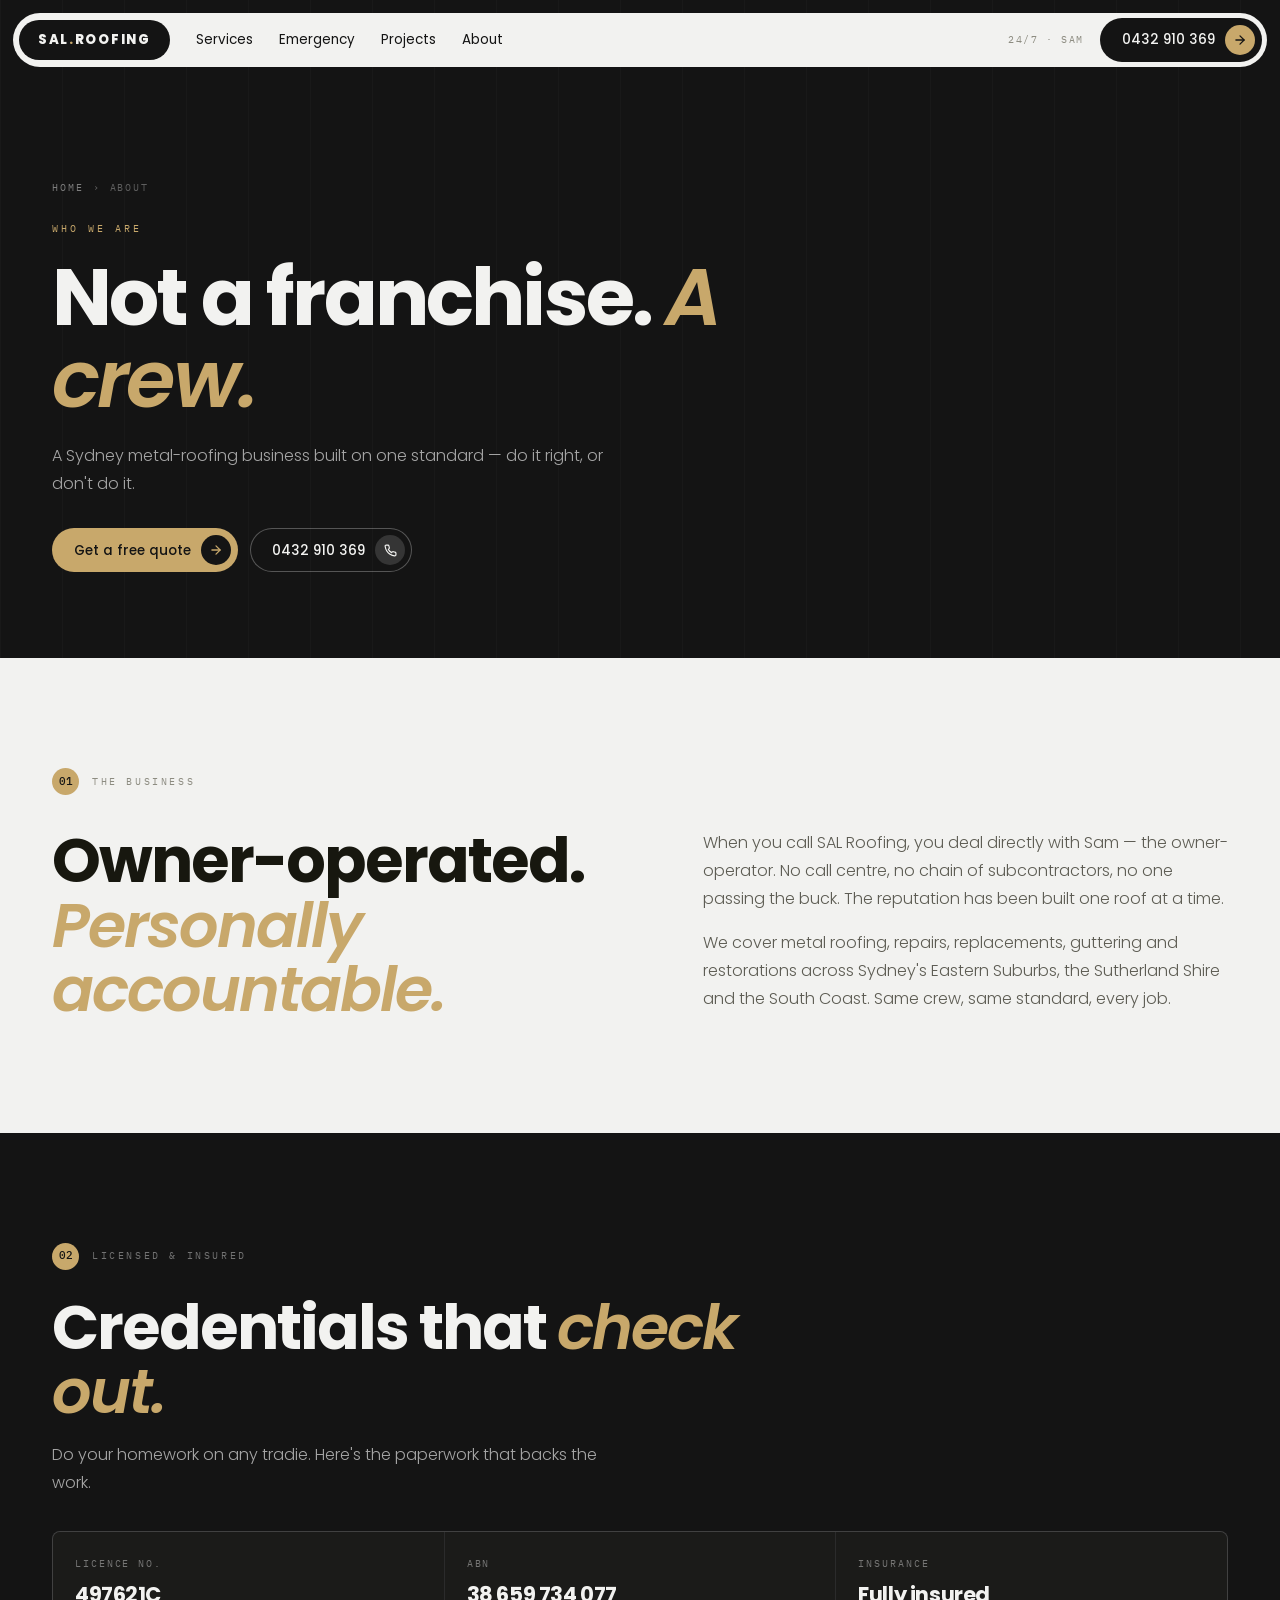
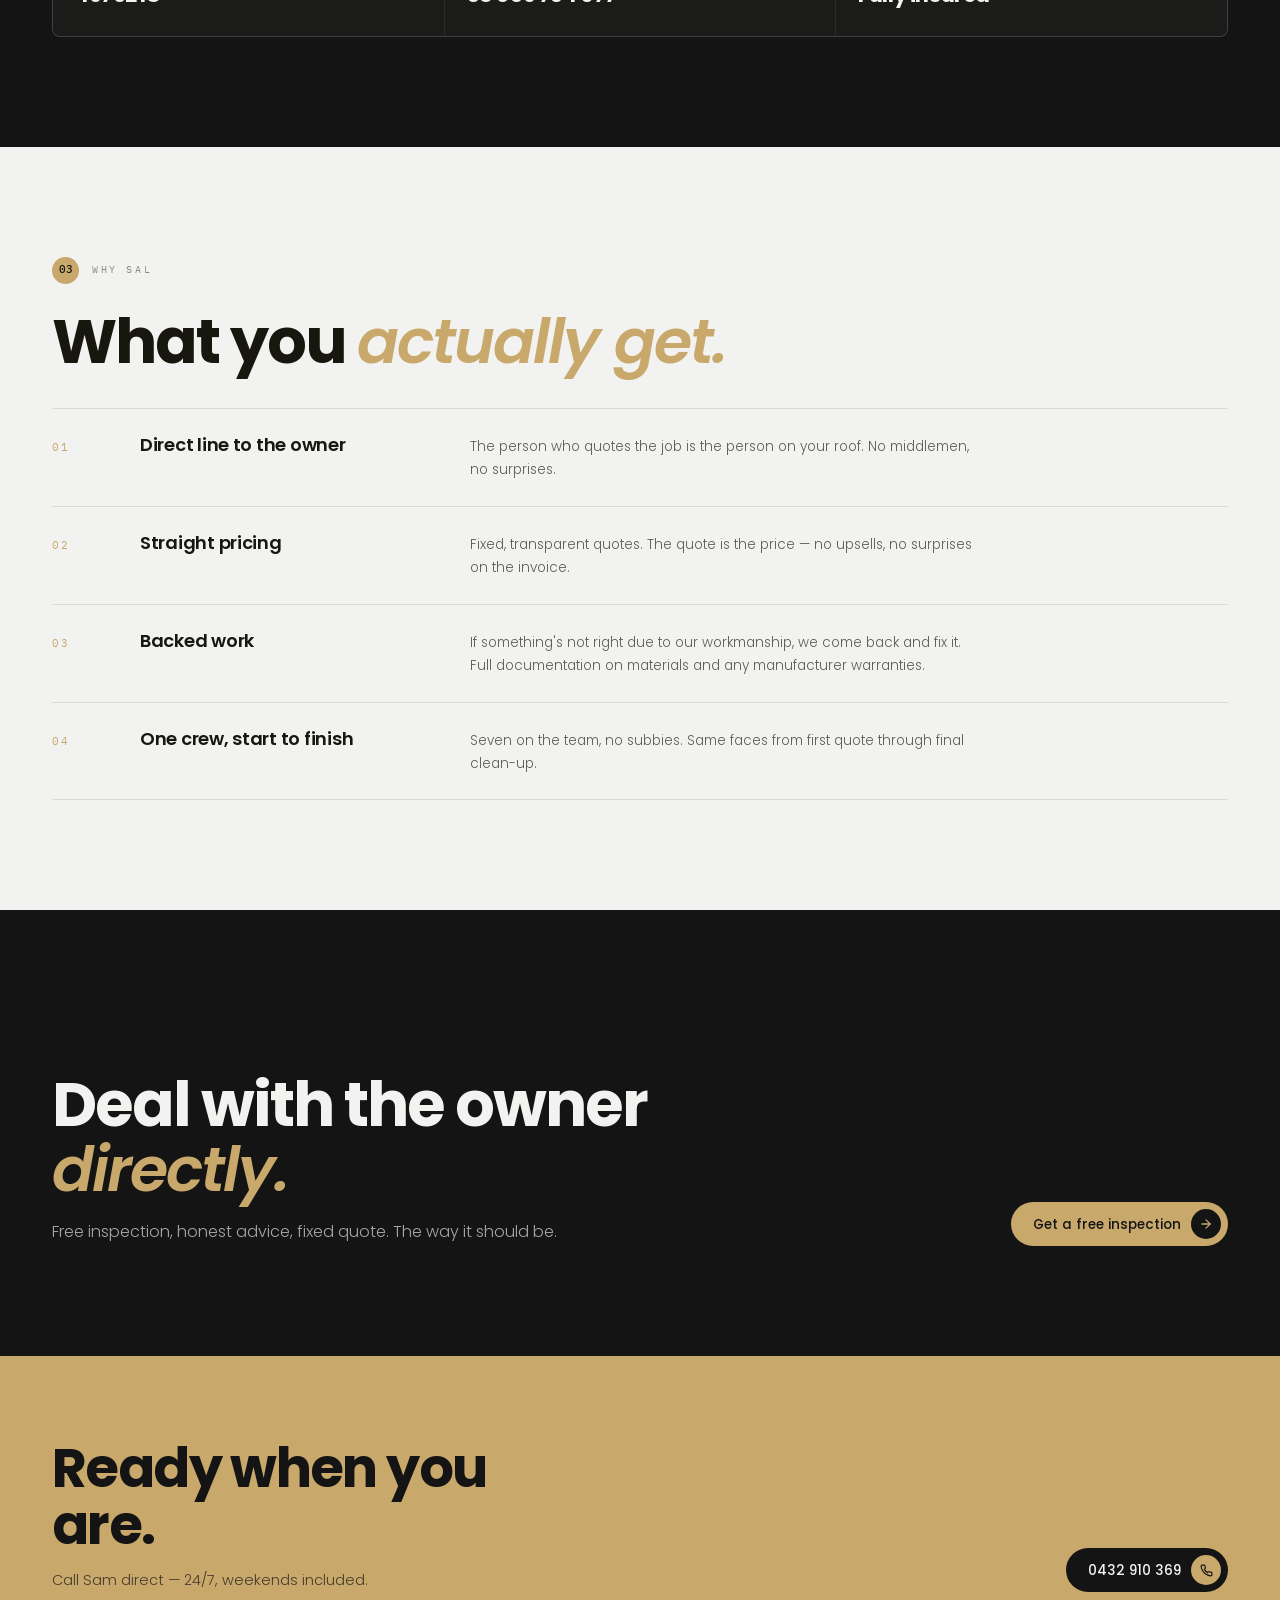
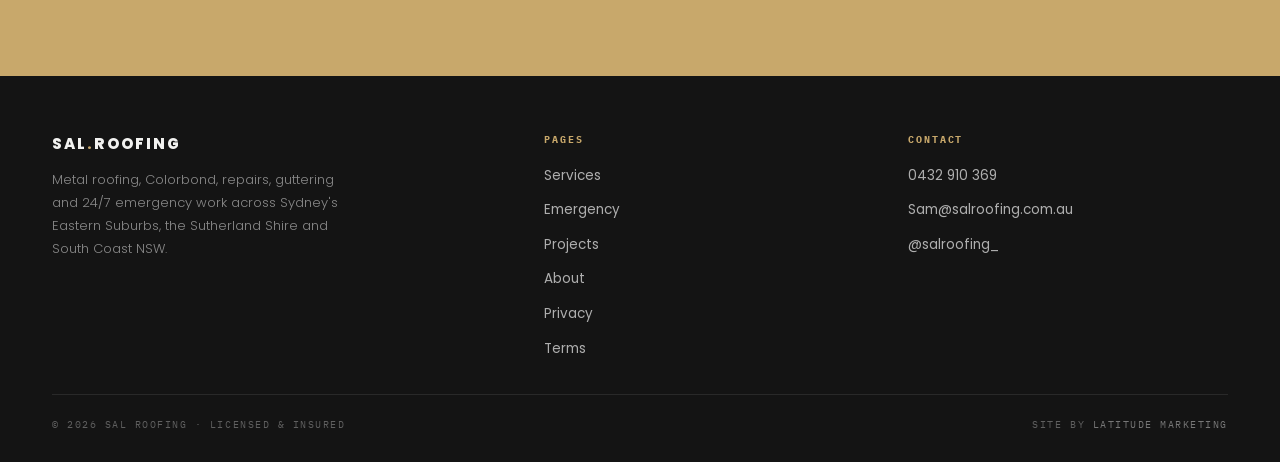
==== commit 078ed4fd: "Revert stale terms re-upload (terms were already live) Co-Authored-By: Claude Opus 5.5 <noreply@anth" ====
--- a/about.html
+++ b/about.html
@@ -575,8 +575,8 @@
           <li><a href="/emergency">Emergency</a></li>
           <li><a href="/projects">Projects</a></li>
           <li><a href="/about">About</a></li>
-          <li><a href="/terms">Terms and Conditions</a></li>
-          <li><a href="/privacy">Privacy Policy</a></li>
+          <li><a href="/privacy">Privacy</a></li>
+          <li><a href="/terms">Terms</a></li>
         </ul>
       </div>
       <div>
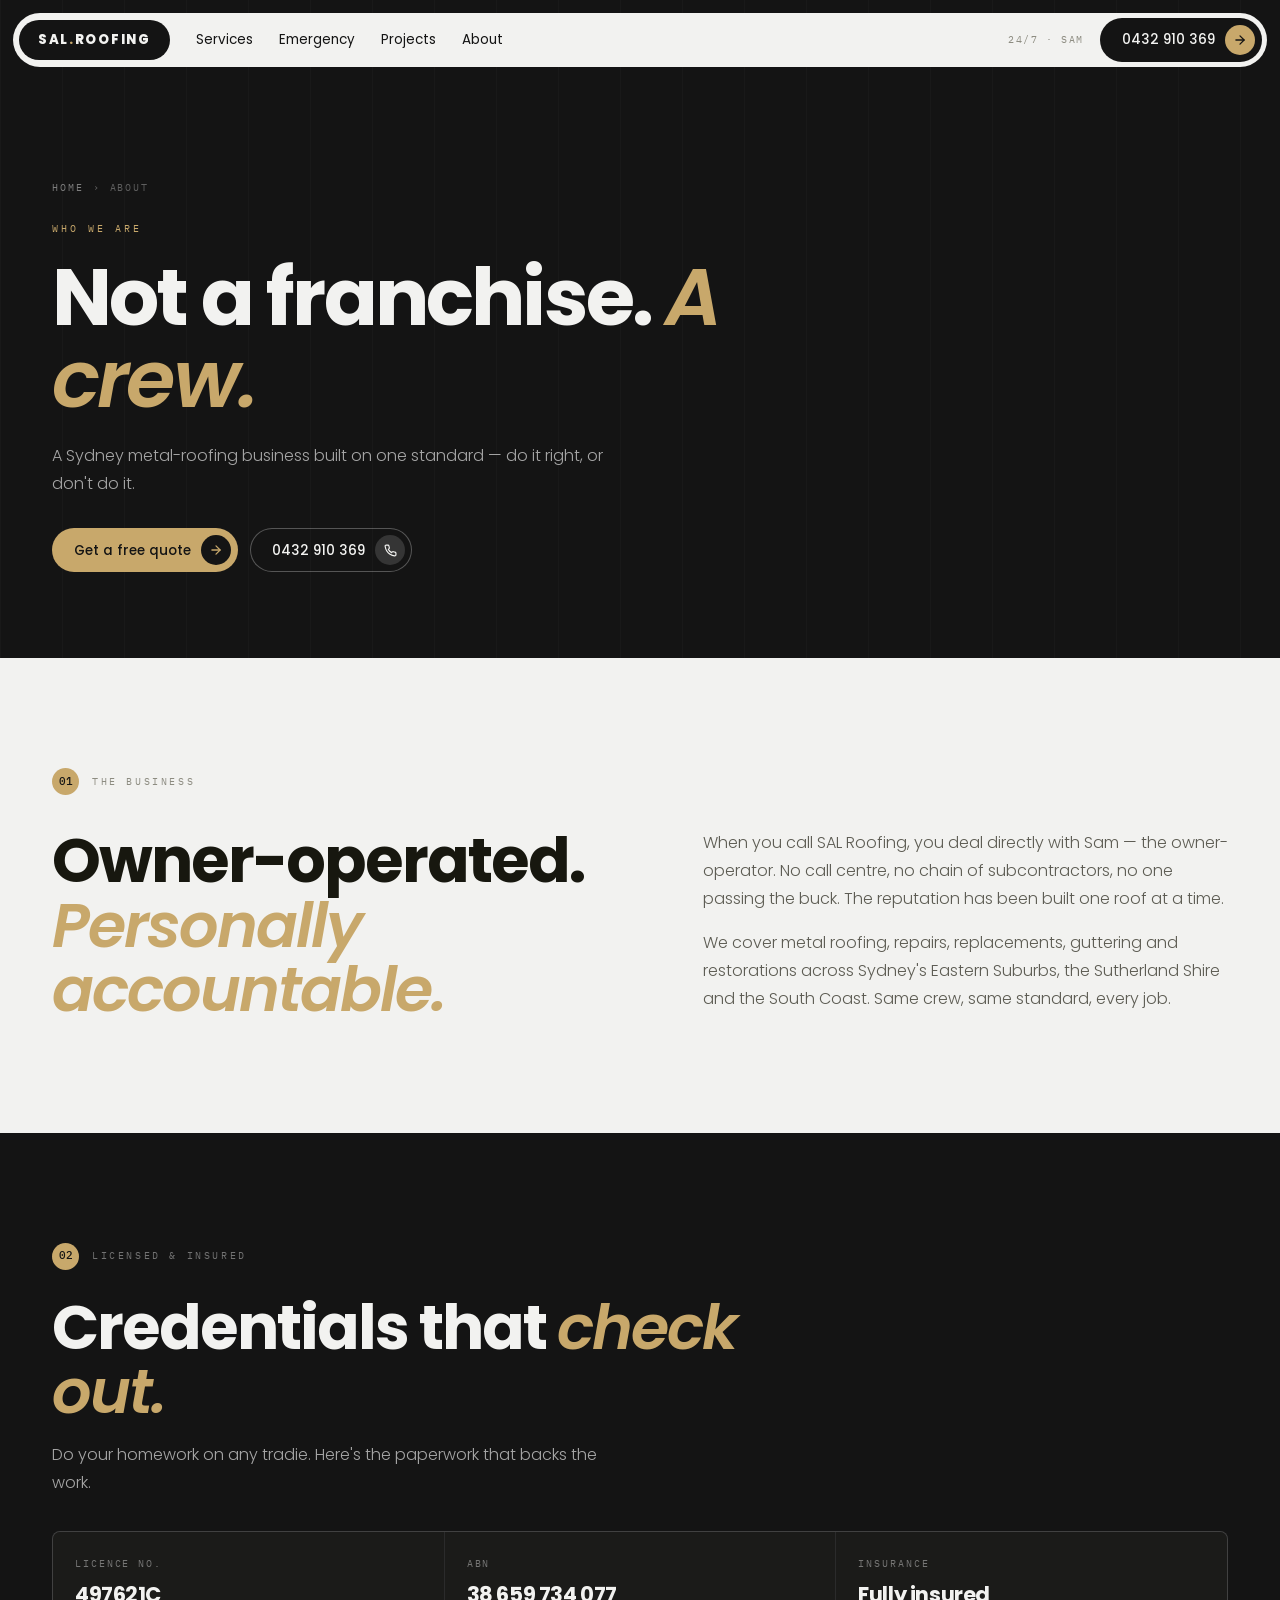
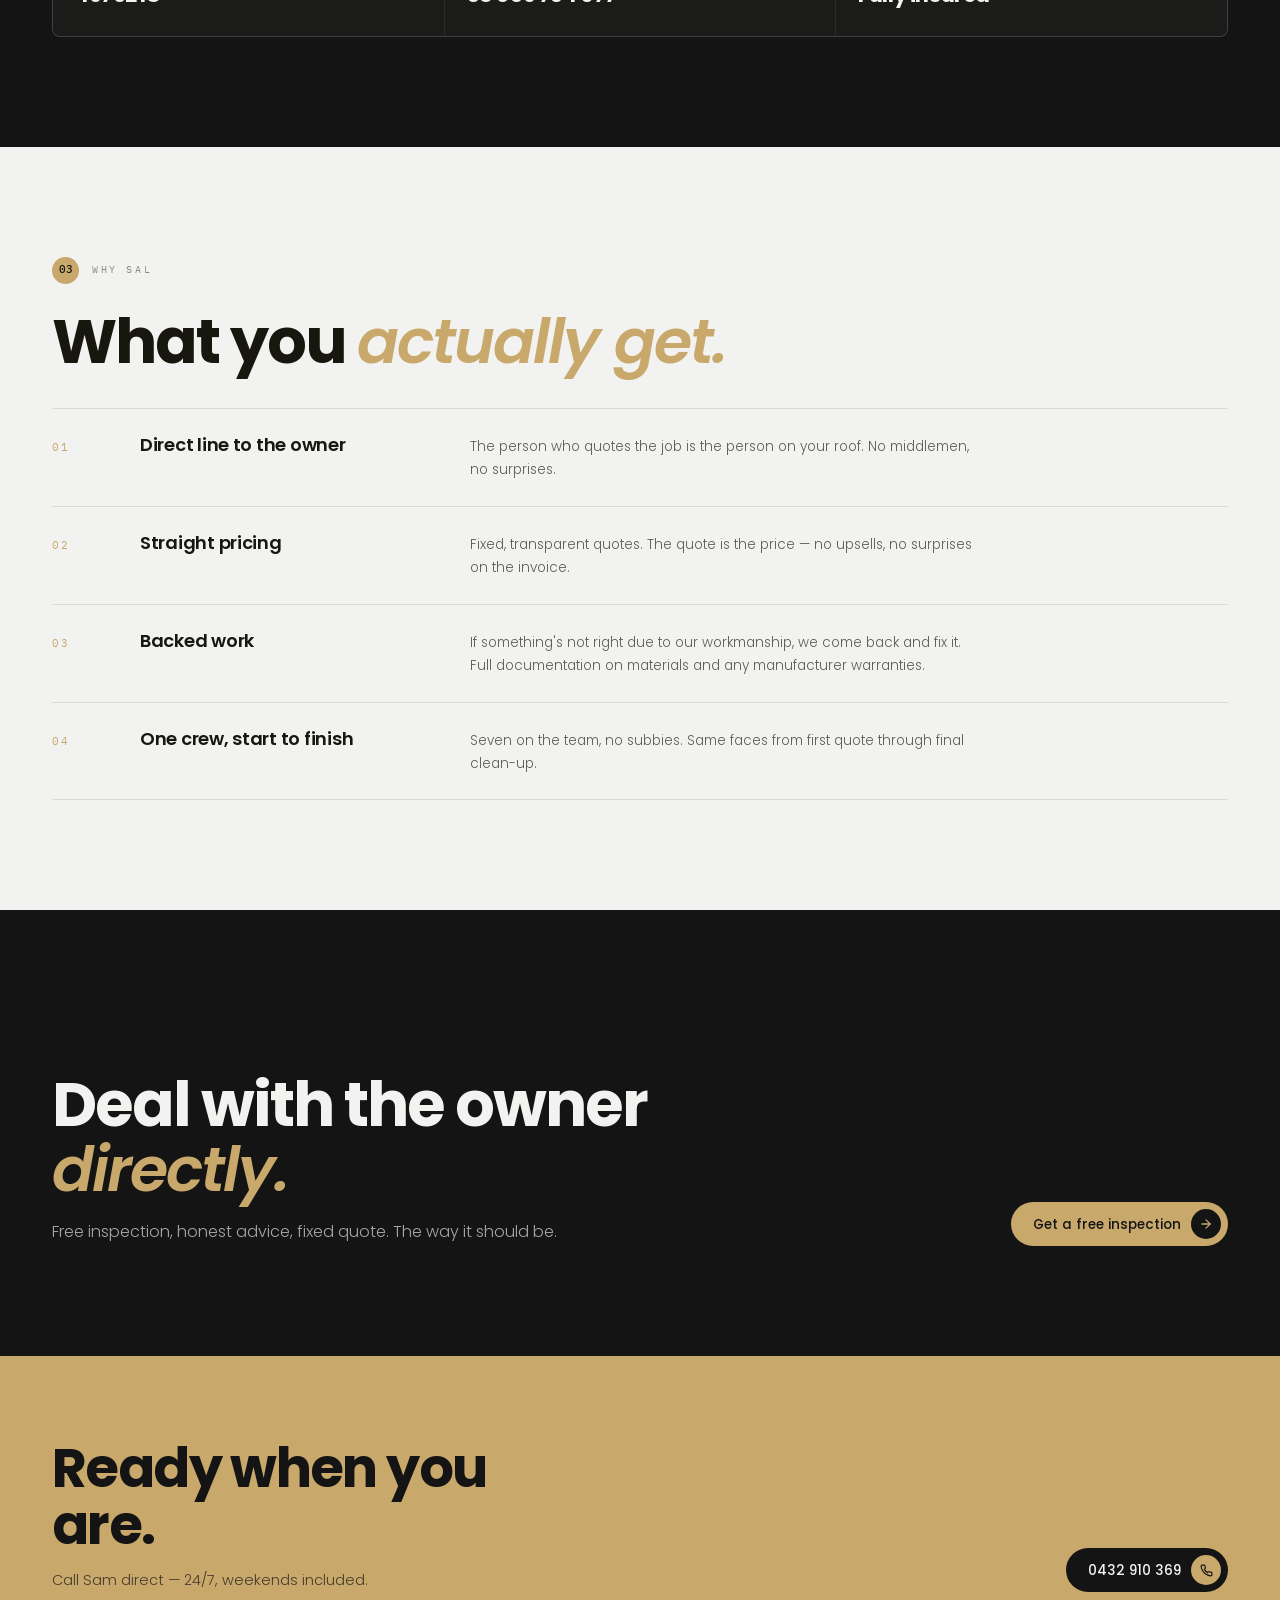
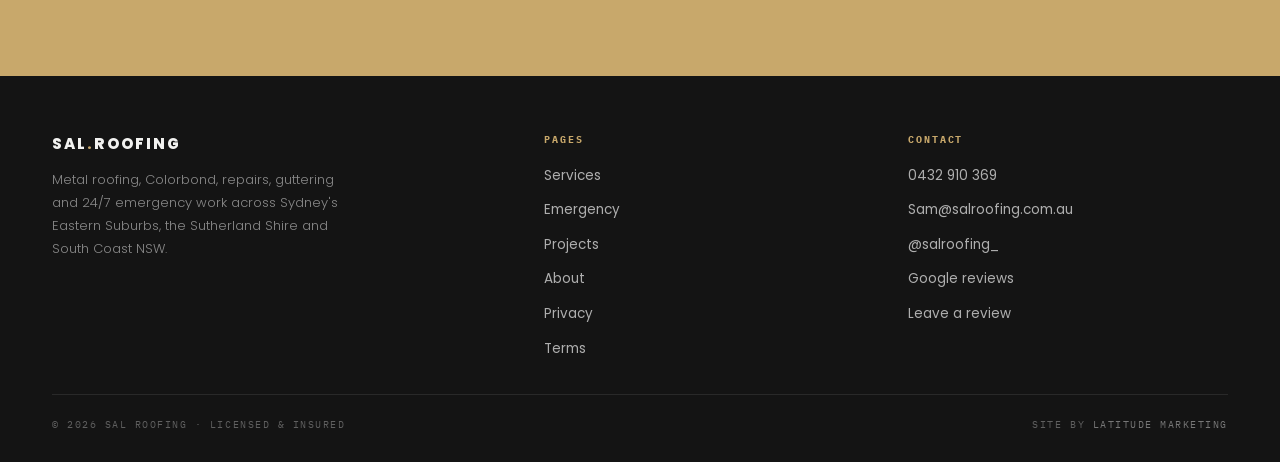
==== commit 5bface03: "Footer: link to Google reviews and leave a review Co-Authored-By: Claude Opus 5.5 <noreply@anthropic" ====
--- a/about.html
+++ b/about.html
@@ -585,6 +585,8 @@
           <li><a href="tel:0432910369">0432 910 369</a></li>
           <li><a href="mailto:Sam@salroofing.com.au">Sam@salroofing.com.au</a></li>
           <li><a href="https://www.instagram.com/salroofing_/" target="_blank" rel="noopener">@salroofing_</a></li>
+          <li><a href="https://www.google.com/search?q=SAL+Roofing#lrd=0x2d15b902039d2df7:0xfc9009aa6b2f3c5c,1" target="_blank" rel="noopener">Google reviews</a></li>
+          <li><a href="https://www.google.com/search?q=SAL+Roofing#lrd=0x2d15b902039d2df7:0xfc9009aa6b2f3c5c,3" target="_blank" rel="noopener">Leave a review</a></li>
         </ul>
       </div>
     </div>
@@ -734,5 +736,17 @@
 </script>
   <script>window.va = window.va || function () { (window.vaq = window.vaq || []).push(arguments); };</script>
   <script defer src="/_vercel/insights/script.js"></script>
+<!-- lm-track -->
+<script>
+(function(){
+  function ev(n,p){try{if(typeof window.gtag==='function')window.gtag('event',n,p||{});}catch(e){}}
+  document.addEventListener('click',function(e){
+    var a=e.target&&e.target.closest?e.target.closest('a[href^="tel:"],a[href^="mailto:"]'):null; if(!a)return;
+    var h=a.getAttribute('href')||'';
+    if(h.indexOf('tel:')===0)ev('phone_call',{phone:h.slice(4).replace(/\s/g,''),page_path:location.pathname});
+    else ev('email_click',{page_path:location.pathname});
+  },true);
+})();
+</script>
 </body>
 </html>
